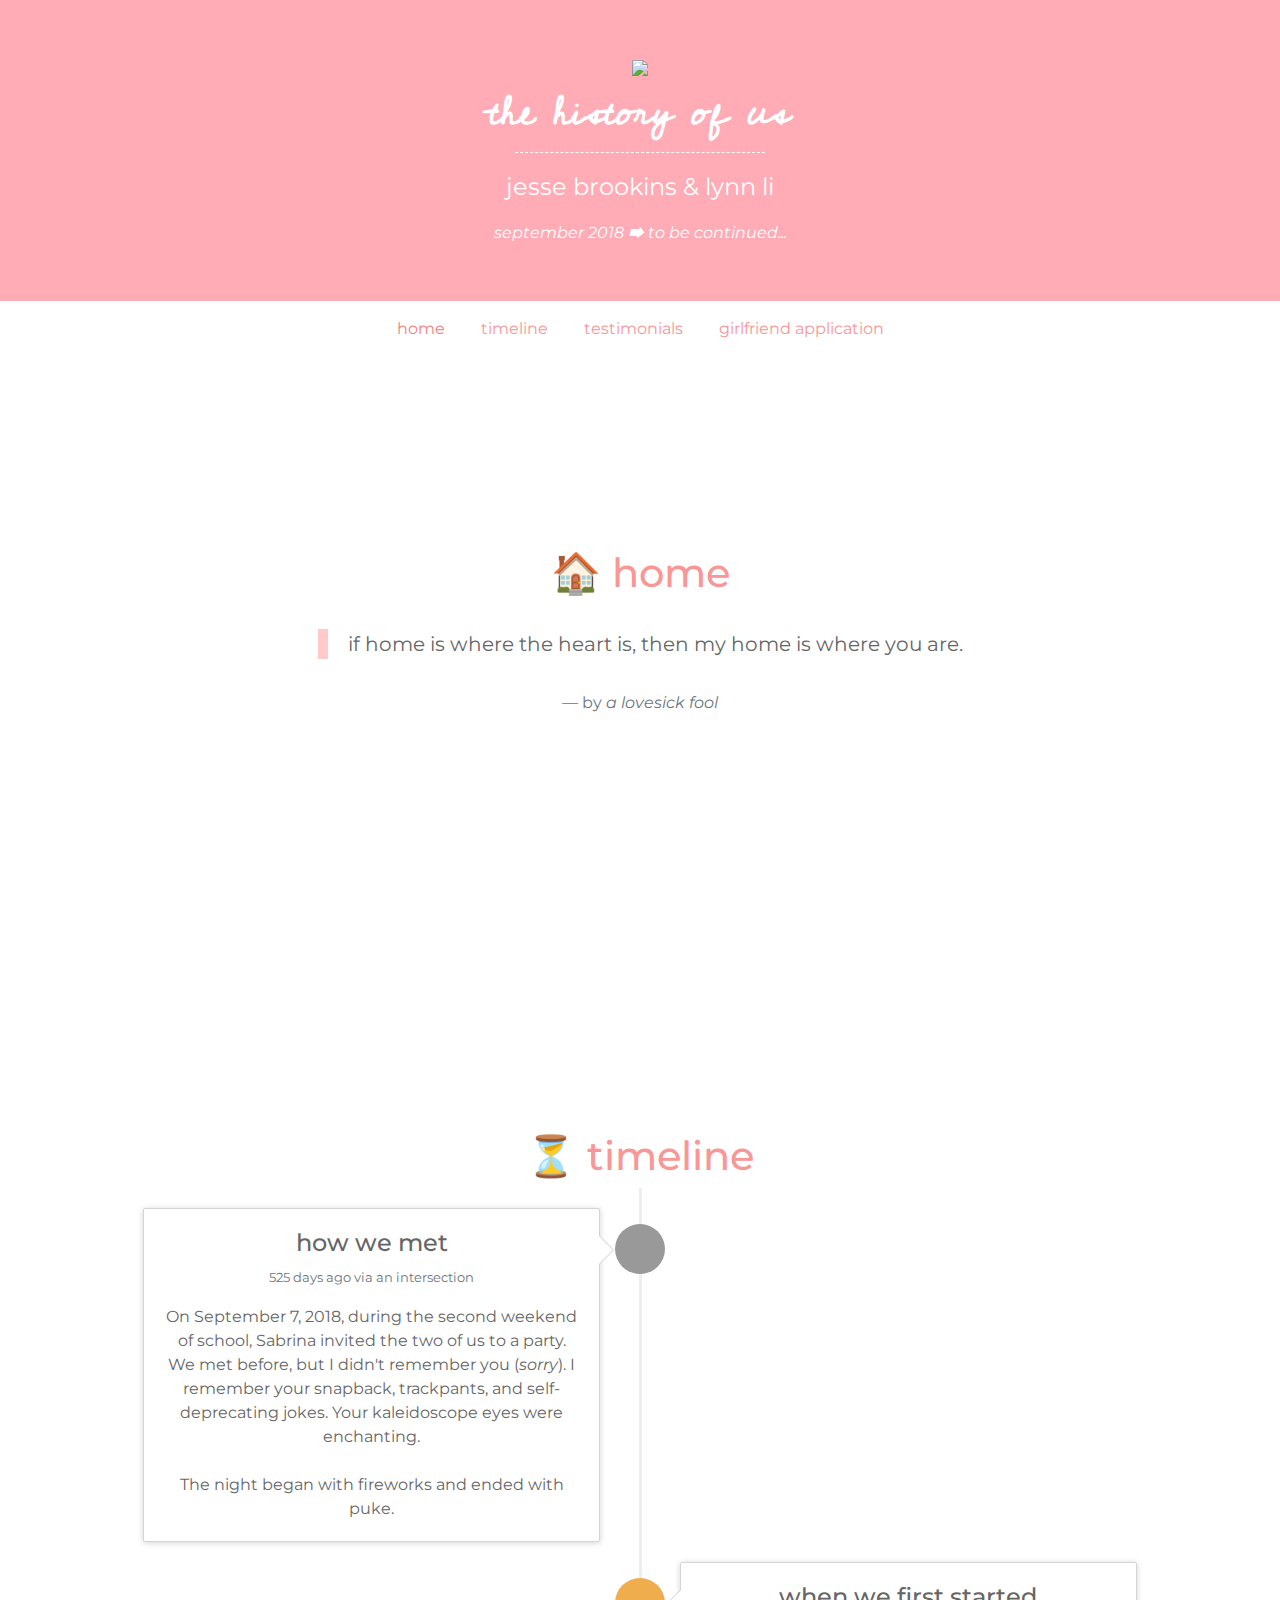
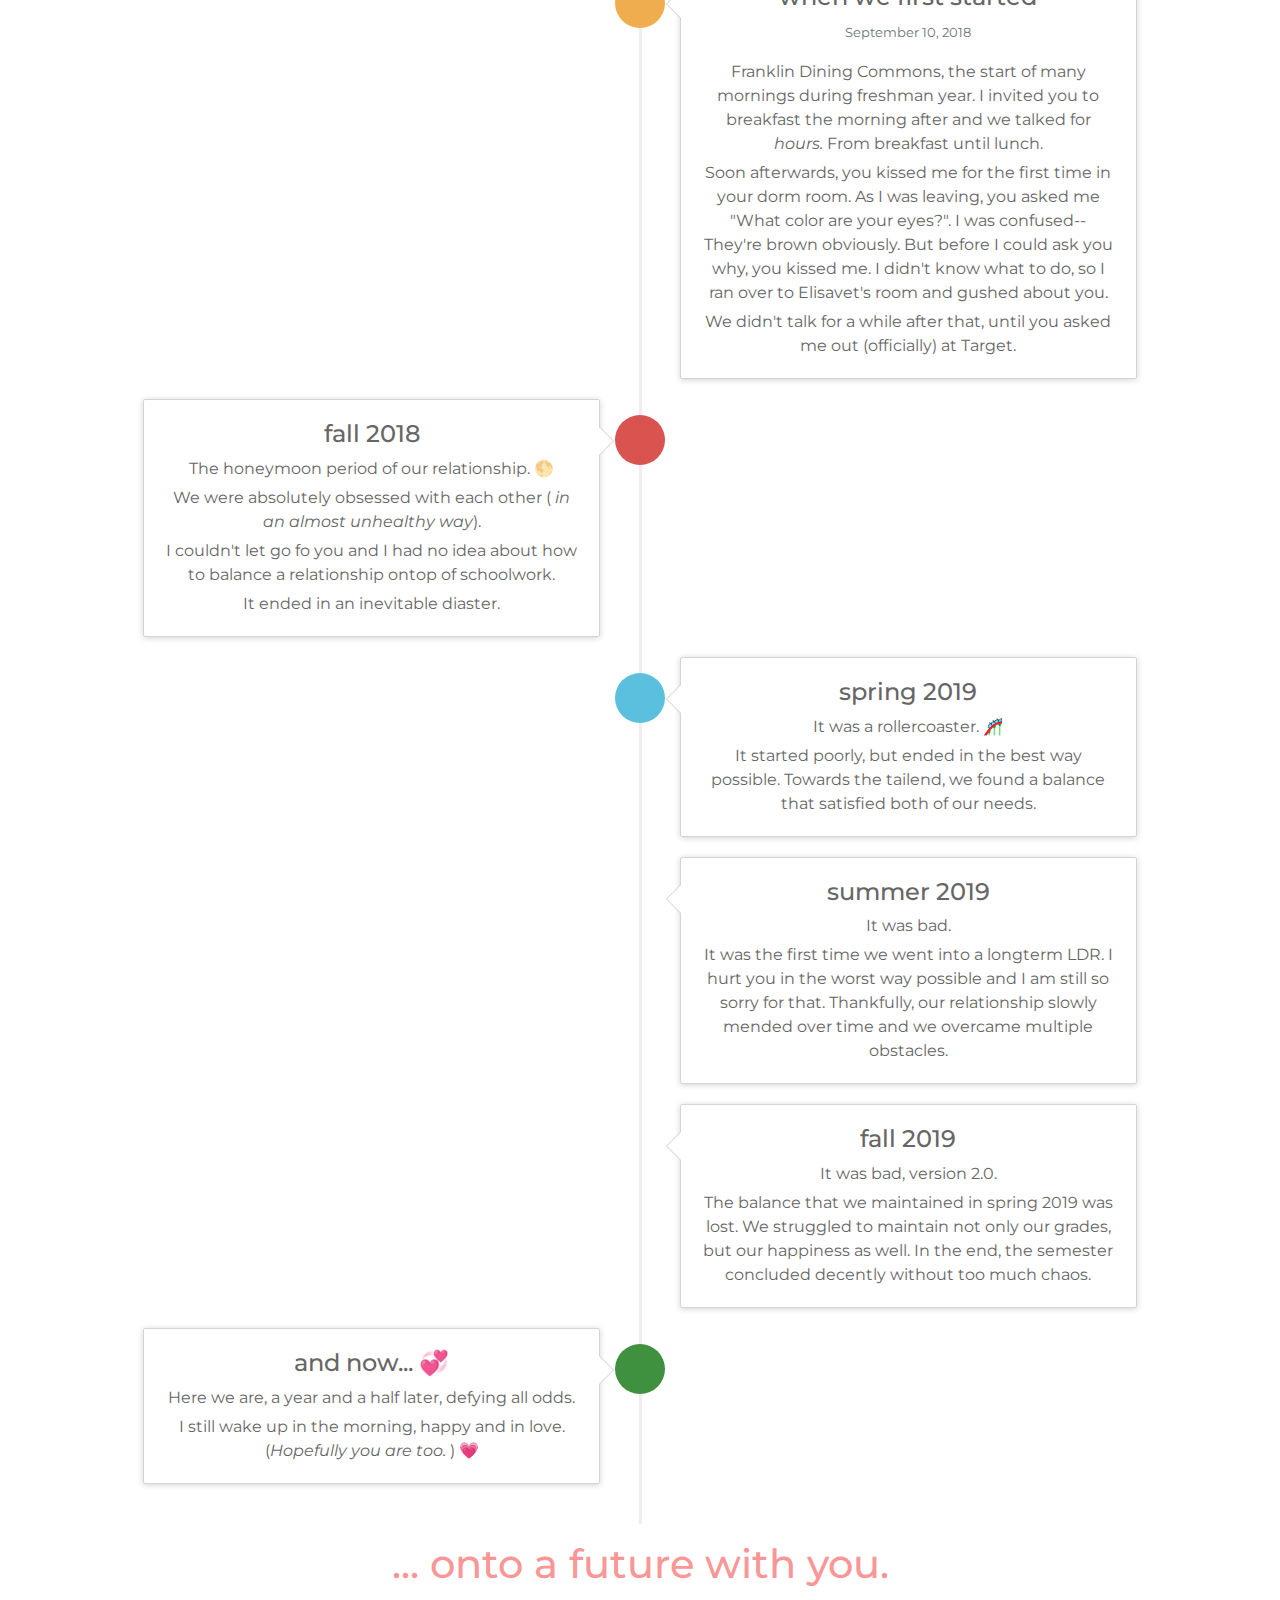
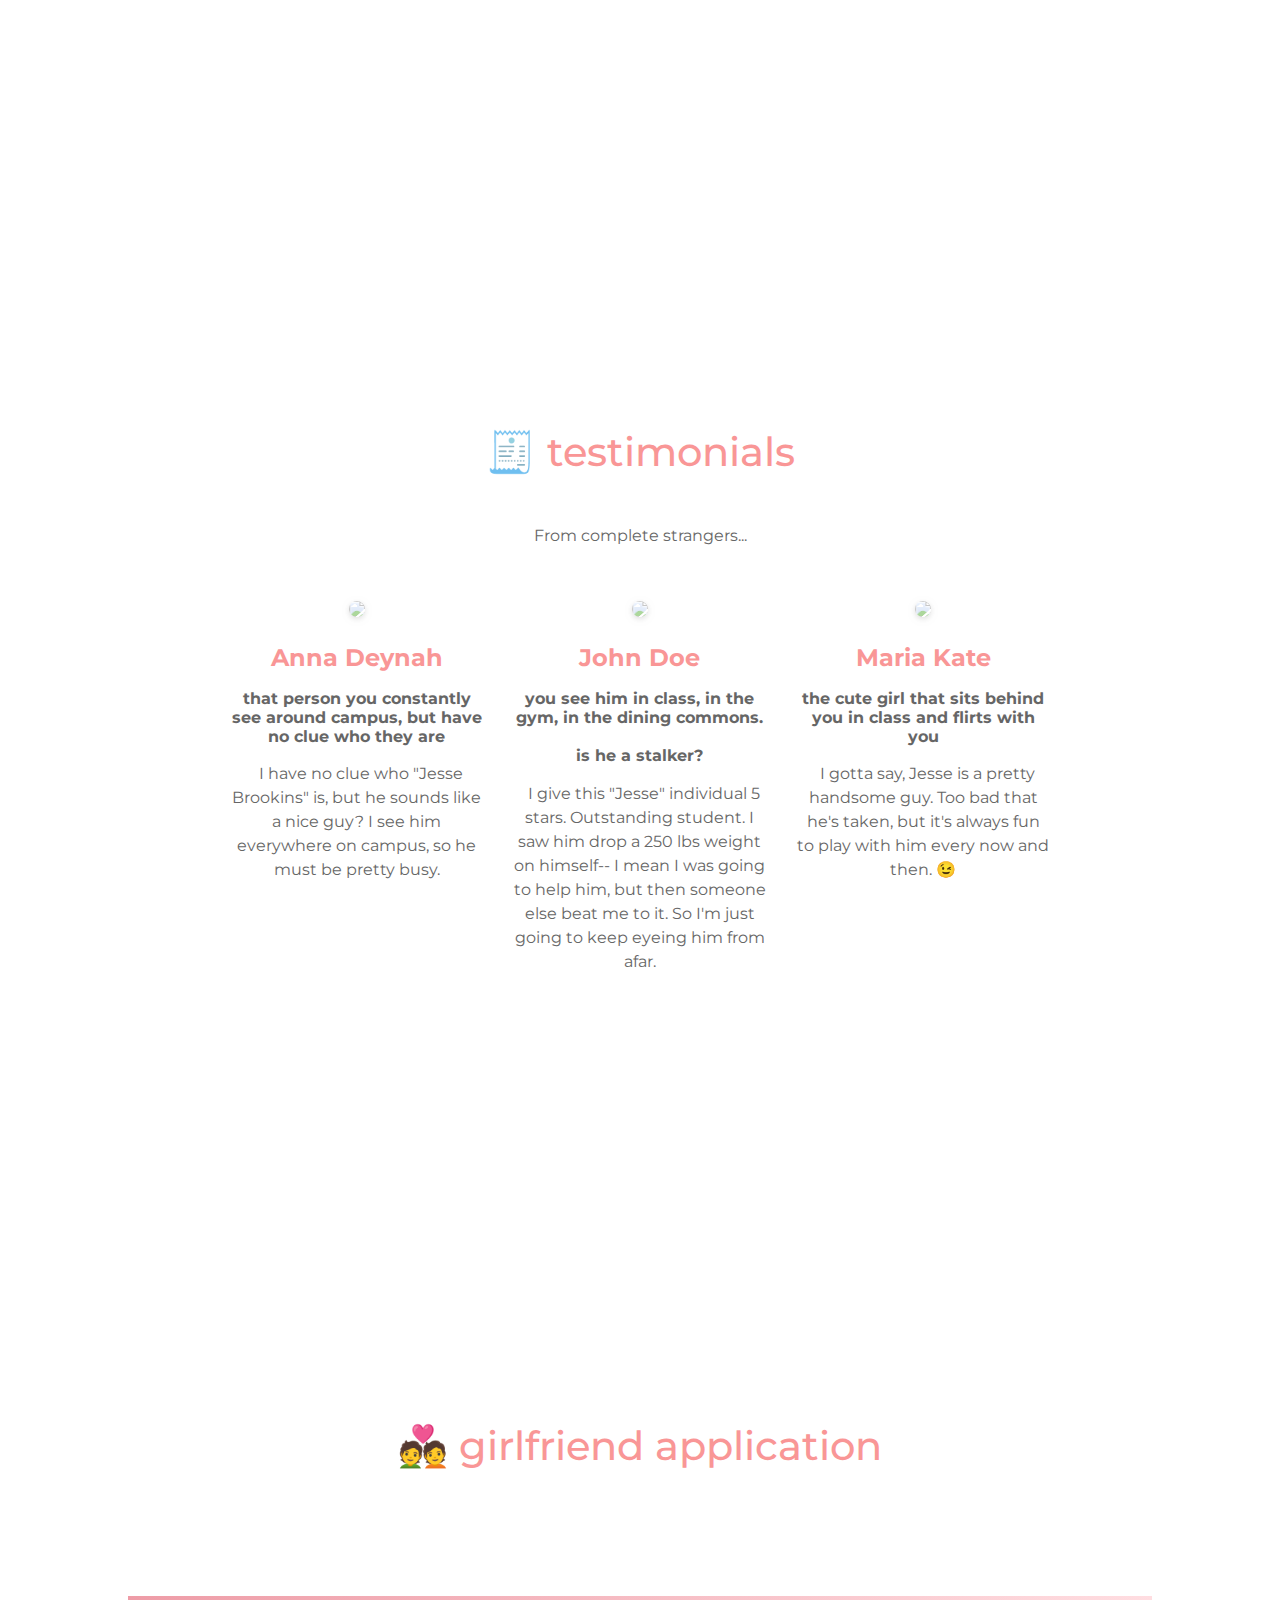
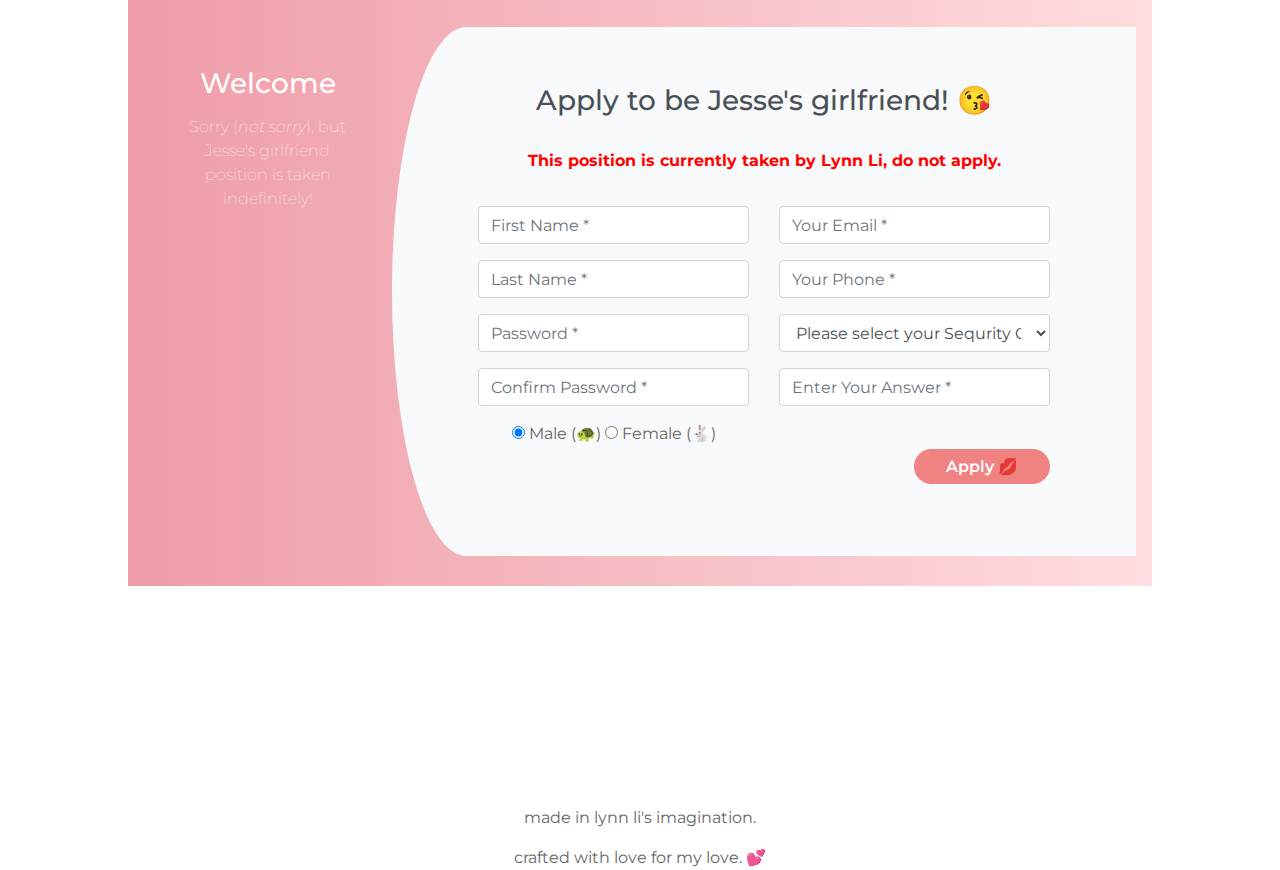
==== valentines.html @ 9ea5e298 "Add files via upload" ====
<!DOCTYPE html>
<html lang="en">
<head>
    <!-- Required meta tags -->
    <meta charset="utf-8">
    <meta name="viewport" content="width=device-width, initial-scale=1, shrink-to-fit=no">
    <!-- Bootstrap CSS & Main CSS -->
    <link rel="stylesheet" href="https://stackpath.bootstrapcdn.com/bootstrap/4.4.1/css/bootstrap.min.css" integrity="sha384-Vkoo8x4CGsO3+Hhxv8T/Q5PaXtkKtu6ug5TOeNV6gBiFeWPGFN9MuhOf23Q9Ifjh" crossorigin="anonymous">
    <link href="https://fonts.googleapis.com/css?family=Montserrat&display=swap" rel="stylesheet">
    <link href="https://fonts.googleapis.com/css?family=Cedarville+Cursive&display=swap" rel="stylesheet">
    <link rel="stylesheet" type="text/css" href="love.css">

    <title>the history of us</title>
</head>
<body>   
    <div class="site header">
        <header id="site info">
            <h1 class="header title grow">
                <img src = "https://emojipedia-us.s3.dualstack.us-west-1.amazonaws.com/thumbs/160/facebook/111/couple-with-heart_1f491.png"><br>
                <a href="valentines.html" rel="home">the history of us </a> 
            </h1> 
            <hr style="width:250px">
            <p style=" font-size:x-large">jesse brookins & lynn li</p>
            <!-- <p>jesse brookins & lynn li</p> -->
            <p> <em>september 2018        🡆       to be continued... </em></p>
        </header>
    </div>
    <nav class="navbar navbar-expand-lg navbar-light bg-light justify-content-center">
        <button class="navbar-toggler" type="button" data-toggle="collapse" data-target="#navbarNavDropdown" aria-controls="navbarNavDropdown" aria-expanded="false" aria-label="Toggle navigation">
            <span class="navbar-toggler-icon"></span>
        </button>
        <div class="collapse navbar-collapse justify-content-center" id="navbarNavDropdown">
            <ul class="navbar-nav">
                <li class="nav-item active">
                    <a class="nav-link grow" href="#home">home <span class="sr-only">(current)</span></a>
                </li>

                <li class="nav-item grow">
                        <a class="nav-link" href="#time">timeline</a>
                </li>

                <li class="nav-item grow">
                        <a class="nav-link" href="#test">testimonials</a>
                </li>
                <li class="nav-item grow">
                    <a class="nav-link" href="#app">girlfriend application</a>
                </li>

            </ul>
        </div>
    </nav>

    <br><br>  <br><br>  <br><br>  <br><br> 
    
    <a id="home">
    <div class="container1 justify-content-center">
        <div class="title">
            <h1 class="home grow">🏠 home</h2>  
            <!-- <hr class="hrdiv"> -->
        <div class="txt_body justify-content-center"><br>
                <blockquote class="blockquote text-center"> <p class= "mb-0"> if home is where the heart is, then my home is where you are. </p>
                <footer class="blockquote-footer">by <cite title="Source Title">a lovesick fool</cite></footer>
                </blockquote>
        </div>
    </div>
    </a>
    <br><br>  <br><br>  <br><br>  <br><br>  <br><br>  <br><br>  <br><br>  <br><br> 
 
    <div class="container">
       <a id="time"> <div class="page-header">
            <h1 id="timeline" class="grow">⏳ timeline</h1>
        </div></a>
        <ul class="timeline">
            <li>
                <div class="timeline-badge"><i class="glyphicon glyphicon-check"></i></div>
                <div class="timeline-panel">
                <div class="timeline-heading">
                    <h4 class="timeline-title">how we met</h4>
                    <p><small class="text-muted"><i class="glyphicon glyphicon-time"></i> 525 days ago via an intersection</small></p>
                </div>
                <div class="timeline-body">
                    <p>On September 7, 2018, during the second weekend of school, Sabrina invited the two of us to a party. We met before, but I didn't remember you (<em>sorry</em>). I remember your snapback, trackpants, and self-deprecating jokes. Your kaleidoscope eyes were enchanting. <br><br>The night began with fireworks and ended with puke.</p>
                </div>
                </div>
            </li>
            <li class="timeline-inverted">
                <div class="timeline-badge warning"><i class="glyphicon glyphicon-credit-card"></i></div>
                <div class="timeline-panel">
                <div class="timeline-heading">
                    <h4 class="timeline-title">when we first started</h4>
                    <p><small class="text-muted"><i class="glyphicon glyphicon-time"></i> September 10, 2018</small></p>
                </div>
                <div class="timeline-body">
                    <p> Franklin Dining Commons, the start of many mornings during freshman year. I invited you to breakfast the morning after and we talked for <em>hours.</em> From breakfast until lunch.</p>
                    <p> Soon afterwards, you kissed me for the first time in your dorm room. As I was leaving, you asked me "What color are your eyes?". I was confused-- They're brown obviously. But before I could ask you why, you kissed me. I didn't know what to do, so I ran over to Elisavet's room and gushed about you.</p>
                    <p> We didn't talk for a while after that, until you asked me out (officially) at Target.</p>
                </div>
                </div>
            </li>
            <li>
                <div class="timeline-badge danger"><i class="glyphicon glyphicon-credit-card"></i></div>
                <div class="timeline-panel">
                <div class="timeline-heading">
                    <h4 class="timeline-title">fall 2018</h4>
                </div>
                <div class="timeline-body">
                    <p>The honeymoon period of our relationship. 🌕 </p><p>We were absolutely obsessed with each other (<em> in an almost unhealthy way</em>).</p>
                    <p>I couldn't let go fo you and I had no idea about how to balance a relationship ontop of schoolwork.</p>
                    <p>It ended in an inevitable diaster.</p>
                </div>
                </div>
            </li>
           
            <li class="timeline-inverted">
                <div class="timeline-badge info"><i class="glyphicon glyphicon-floppy-disk"></i></div>
                <div class="timeline-panel">
                <div class="timeline-heading">
                    <h4 class="timeline-title">spring 2019</h4>
                </div>
                <div class="timeline-body">
                    <p>It was a rollercoaster. 🎢 </p>
                    <p>It started poorly, but ended in the best way possible. Towards the tailend, we found a balance that satisfied both of our needs. </p>
                </div>
                </div>
            </li>
            <li class="timeline-inverted">
                    <div class="timeline-panel">
                    <div class="timeline-heading">
                        <h4 class="timeline-title">summer 2019</h4>
                    </div>
                    <div class="timeline-body">
                        <p>It was bad. </p>
                        <p>It was the first time we went into a longterm LDR. I hurt you in the worst way possible and I am still so sorry for that. Thankfully, our relationship slowly mended over time and we overcame multiple obstacles.</p>
                    </div>
                    </div>
                </li>
                <li class="timeline-inverted">
                        <div class="timeline-panel">
                        <div class="timeline-heading">
                            <h4 class="timeline-title">fall 2019</h4>
                        </div>
                        <div class="timeline-body">
                            <p>It was bad, version 2.0. </p>
                            <p>The balance that we maintained in spring 2019 was lost. We struggled to maintain not only our grades, but our happiness as well. In the end, the semester concluded decently without too much chaos. </p>
                        </div>
                        </div>
                    </li>
            <li>
                <div class="timeline-badge success"><i class="glyphicon glyphicon-thumbs-up"></i></div>
                <div class="timeline-panel">
                <div class="timeline-heading">
                    <h4 class="timeline-title"> and now... 💞</h4>
                </div>
                <div class="timeline-body">
                    <p> Here we are, a year and a half later, defying all odds. </p><p>I still wake up in the morning, happy and in love. (<em>Hopefully you are too. </em>) 💗 </p>
                </div>
                </div>
            </li>
            
        </ul><div class="page-header">
                    <h1 id="timeline" class="grow">... onto a future with you.</h1>
                </div>
    </div>

    <br><br>  <br><br>  <br><br>  <br><br>  <br><br>  <br><br>  <br><br>  <br><br> 
    
    <!-- Section: Testimonials v.3 -->
<section class="team-section text-center my-5">
        <a id="test"> 
        <!-- Section heading -->
        <h1 class="h1-responsive my-5 grow">🧾 testimonials</h1></a>
        <!-- Section description -->
        <p class="dark-grey-text w-responsive mx-auto mb-5">From complete strangers...</p>
      
        <!--Grid row-->
        <div class="row text-center">
      
          <!--Grid column-->
          <div class="col-md-4 mb-md-0 mb-5">
      
            <div class="testimonial">
              <!--Avatar-->
              <div class="avatar mx-auto">
                <img src="https://mdbootstrap.com/img/Photos/Avatars/img%20(1).jpg" class="rounded-circle z-depth-1 img-fluid">
              </div>
              <!--Content-->
              <h4 class="font-weight-bold dark-grey-text mt-4 grow">Anna Deynah</h4>
              <h6 class="font-weight-bold blue-text my-3">that person you constantly see around campus, but have no clue who they are</h6>
              <p class="font-weight-normal dark-grey-text">
                <i class="fas fa-quote-left pr-2"></i>I have no clue who "Jesse Brookins" is, but he sounds like a nice guy? I see him everywhere on campus, so he must be pretty busy.</p>
              <!--Review-->
              <div class="orange-text">
                <i class="fas fa-star"> </i>
                <i class="fas fa-star"> </i>
                <i class="fas fa-star"> </i>
                <i class="fas fa-star"> </i>
                <i class="fas fa-star-half-alt"> </i>
              </div>
            </div>
      
          </div>
          <!--Grid column-->
      
          <!--Grid column-->
          <div class="col-md-4 mb-md-0 mb-5">
      
            <div class="testimonial">
              <!--Avatar-->
              <div class="avatar mx-auto">
                <img src="https://mdbootstrap.com/img/Photos/Avatars/img%20(8).jpg" class="rounded-circle z-depth-1 img-fluid">
              </div>
              <!--Content-->
              <h4 class="font-weight-bold dark-grey-text mt-4 grow">John Doe</h4>
              <h6 class="font-weight-bold blue-text my-3">you see him in class, in the gym, in the dining commons. <br><br>is he a stalker?</h6>
              <p class="font-weight-normal dark-grey-text">
                <i class="fas fa-quote-left pr-2"></i>I give this "Jesse" individual 5 stars. Outstanding student. I saw him drop a 250 lbs weight on himself-- I mean I was going to help him, but then someone else beat me to it. So I'm just going to keep eyeing him from afar.</p>
              <!--Review-->
              <div class="orange-text">
                <i class="fas fa-star"> </i>
                <i class="fas fa-star"> </i>
                <i class="fas fa-star"> </i>
                <i class="fas fa-star"> </i>
                <i class="fas fa-star"> </i>
              </div>
            </div>
      
          </div>
          <!--Grid column-->
      
          <!--Grid column-->
          <div class="col-md-4">
      
            <div class="testimonial">
              <!--Avatar-->
              <div class="avatar mx-auto">
                <img src="https://mdbootstrap.com/img/Photos/Avatars/img%20(10).jpg" class="rounded-circle z-depth-1 img-fluid">
              </div>
              <!--Content-->
              <h4 class="font-weight-bold dark-grey-text mt-4 grow">Maria Kate</h4>
              <h6 class="font-weight-bold blue-text my-3">the cute girl that sits behind you in class and flirts with you</h6>
              <p class="font-weight-normal dark-grey-text">
                <i class="fas fa-quote-left pr-2"></i>I gotta say, Jesse is a pretty handsome guy. Too bad that he's taken, but it's always fun to play with him every now and then. 😉</p>
              <!--Review-->
              <div class="orange-text">
                <i class="fas fa-star"> </i>
                <i class="fas fa-star"> </i>
                <i class="fas fa-star"> </i>
                <i class="fas fa-star"> </i>
                <i class="far fa-star"> </i>
              </div>
            </div>
      
          </div>
          <!--Grid column-->
      
        </div>
        <!--Grid row-->
      
      </section>   <br><br>  <br><br>  <br><br>   <br><br>  <br><br>   <br><br>  <br><br> 
      <a id="app"> 
            <!-- Section heading -->
            <h1 class="h1-responsive my-5 grow">💑 girlfriend application </h1></a>  
      <!-- Section: Testimonials v.3 -->
      <br><br>
      <div class="container register">
            <div class="row">
                <div class="col-md-3 register-left">

                    <h3>Welcome</h3>
                    <p>Sorry (<em>not sorry</em>), but Jesse's girlfriend position is taken indefinitely!</p>
                </div>
                <div class="col-md-9 register-right">
                  
                    <div class="tab-content" id="myTabContent">
                            
                        <div class="tab-pane fade show active" id="home" role="tabpanel" aria-labelledby="home-tab">
                                  <h3 class="register-heading">Apply to be Jesse's girlfriend! 😘 <br><br>
                                <p class="sub-reg">This position is currently taken by Lynn Li, do not apply.</p></h3>  
                                  
                            <div class="row register-form">
                                <div class="col-md-6">
                                    <div class="form-group">
                                        <input type="text" class="form-control" placeholder="First Name *" value="" />
                                    </div>
                                    <div class="form-group">
                                        <input type="text" class="form-control" placeholder="Last Name *" value="" />
                                    </div>
                                    <div class="form-group">
                                        <input type="password" class="form-control" placeholder="Password *" value="" />
                                    </div>
                                    <div class="form-group">
                                        <input type="password" class="form-control"  placeholder="Confirm Password *" value="" />
                                    </div>
                                    <div class="form-group">
                                        <div class="maxl">
                                            <label class="radio inline"> 
                                                <input type="radio" name="gender" value="male" checked>
                                                <span> Male (🐢) </span> 
                                            </label>
                                            <label class="radio inline"> 
                                                <input type="radio" name="gender" value="female">
                                                <span>Female (🐇) </span> 
                                            </label>
                                        </div>
                                    </div>
                                </div>
                                <div class="col-md-6">
                                    <div class="form-group">
                                        <input type="email" class="form-control" placeholder="Your Email *" value="" />
                                    </div>
                                    <div class="form-group">
                                        <input type="text" minlength="10" maxlength="10" name="txtEmpPhone" class="form-control" placeholder="Your Phone *" value="" />
                                    </div>
                                    <div class="form-group">
                                        <select class="form-control">
                                            <option class="hidden"  selected disabled>Please select your Sequrity Question</option>
                                            <option>Are you a turtle?</option>
                                            <option>Are you an otter?</option>
                                            <option>Do you like to rawr? </option>
                                        </select>
                                    </div>
                                    <div class="form-group">
                                        <input type="text" class="form-control" placeholder="Enter Your Answer *" value="" />
                                    </div>
                                    <input type="submit" class="btnRegister"  value="Apply 💋"/>
                                </div>
                            </div>
                        </div>
                      
                    </div>
                </div>
            </div>

        </div>

    <br><br><br><br><br> <br><br>
   
<footer class="body_foot">
    <medium class=" justify-content-center">made in lynn li's imagination. <ul></ul>crafted with love for my love. 💕 </medium>
</footer>
    <!-- <h1>Work In Progress (01/18/2020)</h1>
    <h2>Will be updated soon.</h2>
    <h3>testing</h3>
    <h4>Aa</h4>
 -->

<!-- Optional JavaScript -->
<!-- jQuery first, then Popper.js, then Bootstrap JS -->
<script src="app.js"></script>
<script src="http://cdn.jsdelivr.net/particles.js/2.0.0/particles.min.js"></script>
<script src="https://code.jquery.com/jquery-3.4.1.slim.min.js" integrity="sha384-J6qa4849blE2+poT4WnyKhv5vZF5SrPo0iEjwBvKU7imGFAV0wwj1yYfoRSJoZ+n" crossorigin="anonymous"></script>
<script src="https://cdn.jsdelivr.net/npm/popper.js@1.16.0/dist/umd/popper.min.js" integrity="sha384-Q6E9RHvbIyZFJoft+2mJbHaEWldlvI9IOYy5n3zV9zzTtmI3UksdQRVvoxMfooAo" crossorigin="anonymous"></script>
<script src="https://stackpath.bootstrapcdn.com/bootstrap/4.4.1/js/bootstrap.min.js" integrity="sha384-wfSDF2E50Y2D1uUdj0O3uMBJnjuUD4Ih7YwaYd1iqfktj0Uod8GCExl3Og8ifwB6" crossorigin="anonymous"></script>
</body>  
</html>
---- love.css ----
html, body {
    margin: 0;
    height: 100%;
}

body{
    background-color: white;
    font-family: 'Montserrat', sans-serif;
    height: 100%;
    text-align: left;
    color: #666666;
}

.site.header{
    padding-top: 40px;
    padding-bottom: 40px;
    text-align:center;
    /* border-top: 1px solid #999999; */
    background: #ffacb7;
    color:white;
}

.container1{
    text-align:center;
}

.container1 .txt_body{
    width:fit-content;
    text-align:center;
    margin:auto;
}

a:hover{
    text-decoration:none;
    color: #ffc7d1;
}

.navbar{
    background-color:white!important;
}

.navbar .navbar-nav .nav-item{
    margin-left:10px;
    margin-right:10px;
}

.navbar-light .navbar-toggler-icon {
    background-image: url("https://www.freepnglogos.com/uploads/heart/list-emoji-one-symbol-emojis-for-use-facebook-20.png")
}

.navbar-light .navbar-nav .active>.nav-link, .navbar-light .navbar-nav .nav-link.active, .navbar-light .navbar-nav .nav-link.show, .navbar-light .navbar-nav .show>.nav-link {
    color: #f08282 ;
}

h1{
    color:#f99696 ;
}

blockquote .mb-0{
    border-left: 10px solid #ffcaca ;
    padding-left: 20px;
}

/* .blockquote-footer{
    color:#ffa8a8;
} */ 

.navbar-light .navbar-nav .nav-link{
    color:#f99696 ;
}

blockquote:hover{
    color:#f99696 ;
}

h4{
    color:#f99696;
}

.avatar img {
    filter: opacity(50%); /* IE6-9 */
    -webkit-filter: opacity(50%); /* Google Chrome, Safari 6+ & Opera 15+ */
    transition: all .2s ease-in-out;
}

/* Disable grayscale on hover */
.avatar img:hover {
    filter: none;
}

.header.title{
    font-family: 'Cedarville Cursive', cursive;
    color:white;
    font-weight:bold;
}

.header.title a{
    color:white;
}

hr{
    border-top: 1px dashed white;
}

.grow, h5 { transition: all .2s ease-in-out; }
.grow:hover, h5:hover { transform: scale(1.1); }
/* 
--------------------------------------------------- */
.z-depth-1, .chip:active {
    -webkit-box-shadow: 0 2px 5px 0 rgba(0,0,0,0.16),0 2px 10px 0 rgba(0,0,0,0.12) !important;
    box-shadow: 0 2px 5px 0 rgba(0,0,0,0.16),0 2px 10px 0 rgba(0,0,0,0.12) !important;
}
.team-section .avatar img.rounded-circle {
    max-width: 150px;
}
.team-section, .container1{
    margin-left: 10%;
    margin-right:10%;
}
.timeline {
    list-style: none;
    padding: 20px 0 20px;
    position: relative;
}

    .timeline:before {
        top: 0;
        bottom: 0;
        position: absolute;
        content: " ";
        width: 3px;
        background-color: #eeeeee;
        left: 50%;
        margin-left: -1.5px;
    }

    .timeline > li {
        margin-bottom: 20px;
        position: relative;
    }

        .timeline > li:before,
        .timeline > li:after {
            content: " ";
            display: table;
        }

        .timeline > li:after {
            clear: both;
        }

        .timeline > li:before,
        .timeline > li:after {
            content: " ";
            display: table;
        }

        .timeline > li:after {
            clear: both;
        }

        .timeline > li > .timeline-panel {
            width: 46%;
            float: left;
            border: 1px solid #d4d4d4;
            border-radius: 2px;
            padding: 20px;
            position: relative;
            -webkit-box-shadow: 0 1px 6px rgba(0, 0, 0, 0.175);
            box-shadow: 0 1px 6px rgba(0, 0, 0, 0.175);
        }

            .timeline > li > .timeline-panel:before {
                position: absolute;
                top: 26px;
                right: -15px;
                display: inline-block;
                border-top: 15px solid transparent;
                border-left: 15px solid #ccc;
                border-right: 0 solid #ccc;
                border-bottom: 15px solid transparent;
                content: " ";
            }

            .timeline > li > .timeline-panel:after {
                position: absolute;
                top: 27px;
                right: -14px;
                display: inline-block;
                border-top: 14px solid transparent;
                border-left: 14px solid #fff;
                border-right: 0 solid #fff;
                border-bottom: 14px solid transparent;
                content: " ";
            }

        .timeline > li > .timeline-badge {
            color: #fff;
            width: 50px;
            height: 50px;
            line-height: 50px;
            font-size: 1.4em;
            text-align: center;
            position: absolute;
            top: 16px;
            left: 50%;
            margin-left: -25px;
            background-color: #999999;
            z-index: 100;
            border-top-right-radius: 50%;
            border-top-left-radius: 50%;
            border-bottom-right-radius: 50%;
            border-bottom-left-radius: 50%;
        }

        .timeline > li.timeline-inverted > .timeline-panel {
            float: right;
        }

            .timeline > li.timeline-inverted > .timeline-panel:before {
                border-left-width: 0;
                border-right-width: 15px;
                left: -15px;
                right: auto;
            }

            .timeline > li.timeline-inverted > .timeline-panel:after {
                border-left-width: 0;
                border-right-width: 14px;
                left: -14px;
                right: auto;
            }

.timeline-badge.primary {
    background-color: #2e6da4 !important;
}

.timeline-badge.success {
    background-color: #3f903f !important;
}

.timeline-badge.warning {
    background-color: #f0ad4e !important;
}

.timeline-badge.danger {
    background-color: #d9534f !important;
}

.timeline-badge.info {
    background-color: #5bc0de !important;
}

.timeline-title {
    margin-top: 0;
    color: inherit;
}

.timeline-body > p,
.timeline-body > ul {
    margin-bottom: 0;
}

    .timeline-body > p + p {
        margin-top: 5px;
    }

@media (max-width: 767px) {
    ul.timeline:before {
        left: 40px;
    }

    ul.timeline > li > .timeline-panel {
        width: calc(100% - 90px);
        width: -moz-calc(100% - 90px);
        width: -webkit-calc(100% - 90px);
    }

    ul.timeline > li > .timeline-badge {
        left: 15px;
        margin-left: 0;
        top: 16px;
    }

    ul.timeline > li > .timeline-panel {
        float: right;
    }

        ul.timeline > li > .timeline-panel:before {
            border-left-width: 0;
            border-right-width: 15px;
            left: -15px;
            right: auto;
        }

        ul.timeline > li > .timeline-panel:after {
            border-left-width: 0;
            border-right-width: 14px;
            left: -14px;
            right: auto;
        }
}
/* _______________________________________________________________________ */

.register{
    background: #ee9ca7;  /* fallback for old browsers */
background: -webkit-linear-gradient(to left, #ffdde1, #ee9ca7);  /* Chrome 10-25, Safari 5.1-6 */
background: linear-gradient(to left, #ffdde1, #ee9ca7); /* W3C, IE 10+/ Edge, Firefox 16+, Chrome 26+, Opera 12+, Safari 7+ */

    
    margin-top: 3%;
    padding: 3%;
}
.register-left{
    text-align: center;
    color: #fff;
    margin-top: 4%;
}
.register-left input{
    border: none;
    border-radius: 1.5rem;
    padding: 2%;
    width: 60%;
    background: #f8f9fa;
    font-weight: bold;
    color: #383d41;
    margin-top: 30%;
    margin-bottom: 3%;
    cursor: pointer;
}
.register-right{
    background: #f8f9fa;
    border-top-left-radius: 10% 50%;
    border-bottom-left-radius: 10% 50%;
}
.register-left img{
    margin-top: 15%;
    margin-bottom: 5%;
    width: 50%;
    -webkit-animation: mover 2s infinite  alternate;
    animation: mover 1s infinite  alternate;
}
@-webkit-keyframes mover {
    0% { transform: translateY(0); }
    100% { transform: translateY(-20px); }
}
@keyframes mover {
    0% { transform: translateY(0); }
    100% { transform: translateY(-20px); }
}
.register-left p{
    font-weight: lighter;
    padding: 12%;
    margin-top: -9%;
}
.register .register-form{
    padding: 10%;
    margin-top: 10%;
}
.btnRegister{
    float: right;
    margin-top: 10%;
    border: none;
    border-radius: 1.5rem;
    padding: 2%;
    background: #f08282;
    color: #fff;
    font-weight: 600;
    width: 50%;
    cursor: pointer;
}
.register .nav-tabs{
    margin-top: 3%;
    border: none;
    background: #f08282;
    border-radius: 1.5rem;
    width: 28%;
    float: right;
}
.register .nav-tabs .nav-link{
    padding: 2%;
    height: 34px;
    font-weight: 600;
    color: #fff;
    border-top-right-radius: 1.5rem;
    border-bottom-right-radius: 1.5rem;
}
.register .nav-tabs .nav-link:hover{
    border: none;
}
.register .nav-tabs .nav-link.active{
    width: 100px;
    color: #f08282;
    border: 2px solid #f08282;
    border-top-left-radius: 1.5rem;
    border-bottom-left-radius: 1.5rem;
}
.register-heading{
    text-align: center;
    margin-top: 8%;
    margin-bottom: -15%;
    color: #495057;
}

.sub-reg{
    font-size:medium;
    color:red;
    font-weight:bold;
}

footer{
    margin-top: 5%;
    margin-bottom: 5%;
}
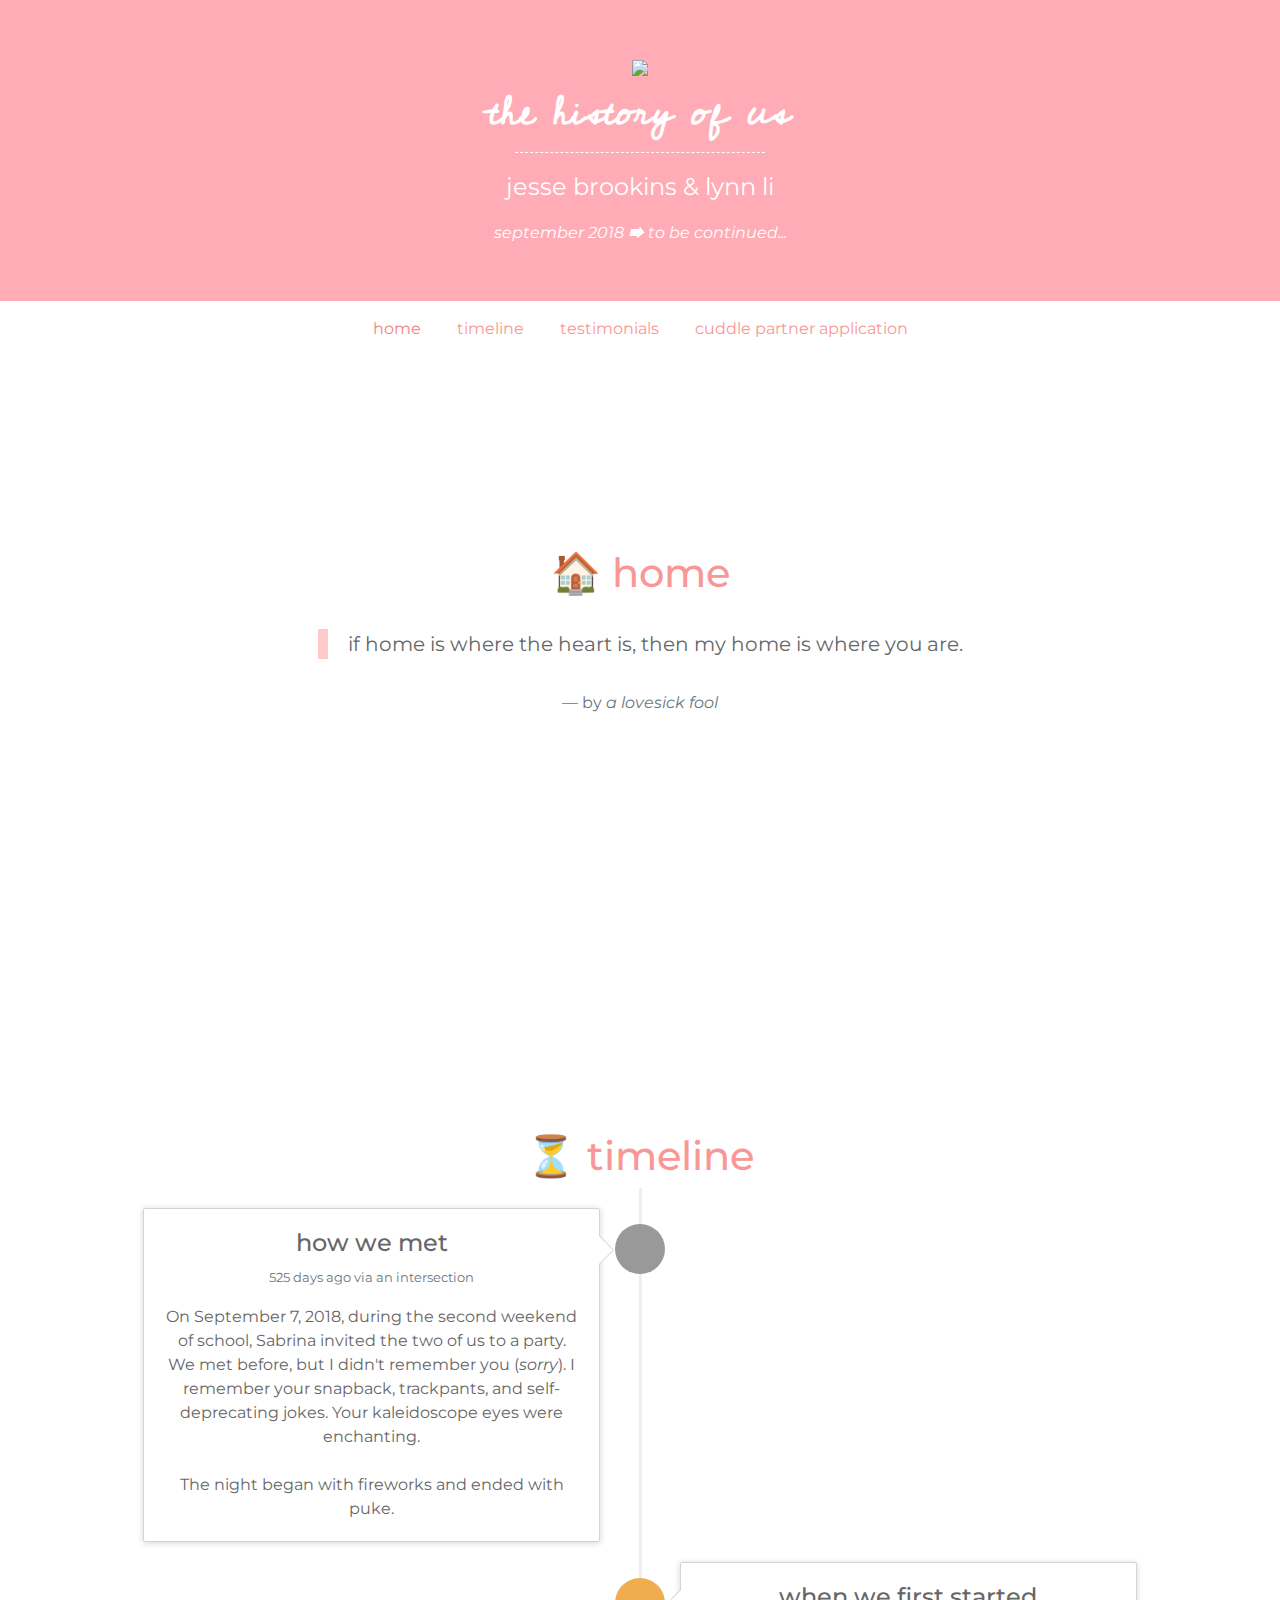
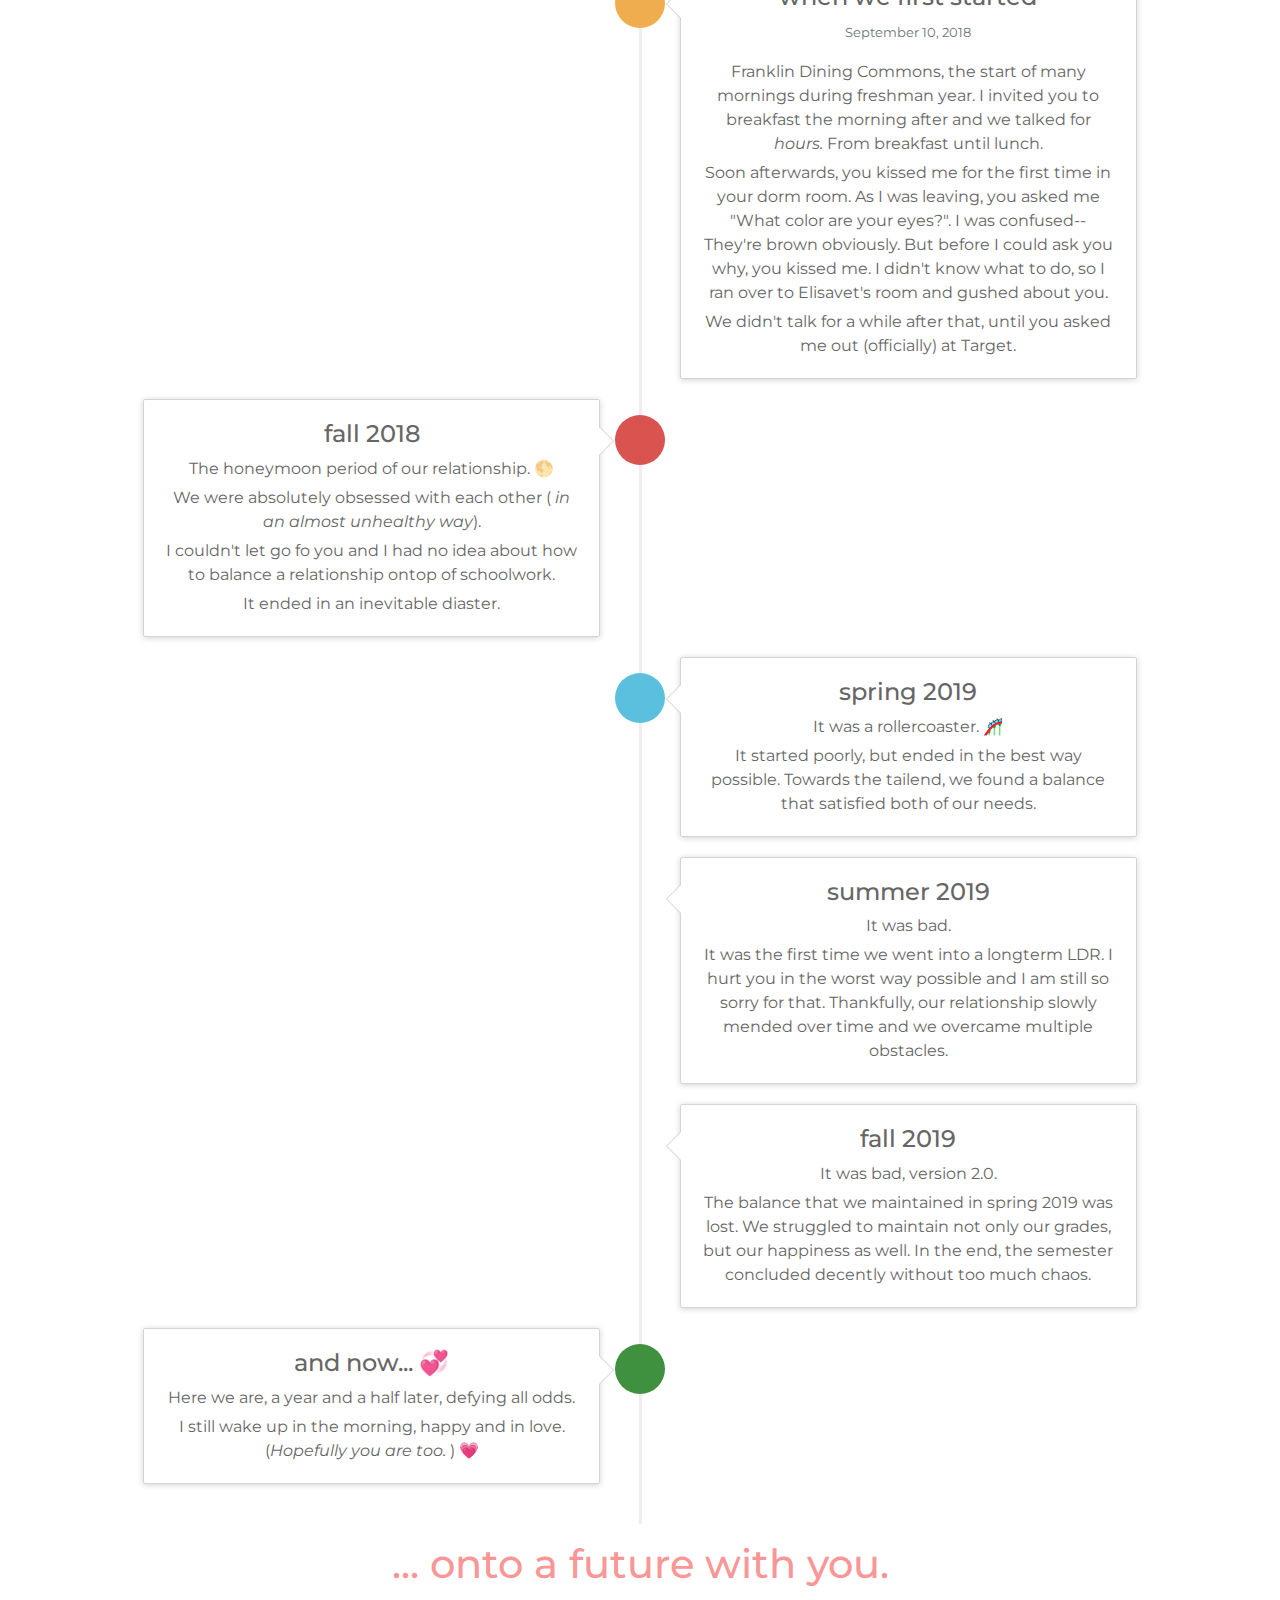
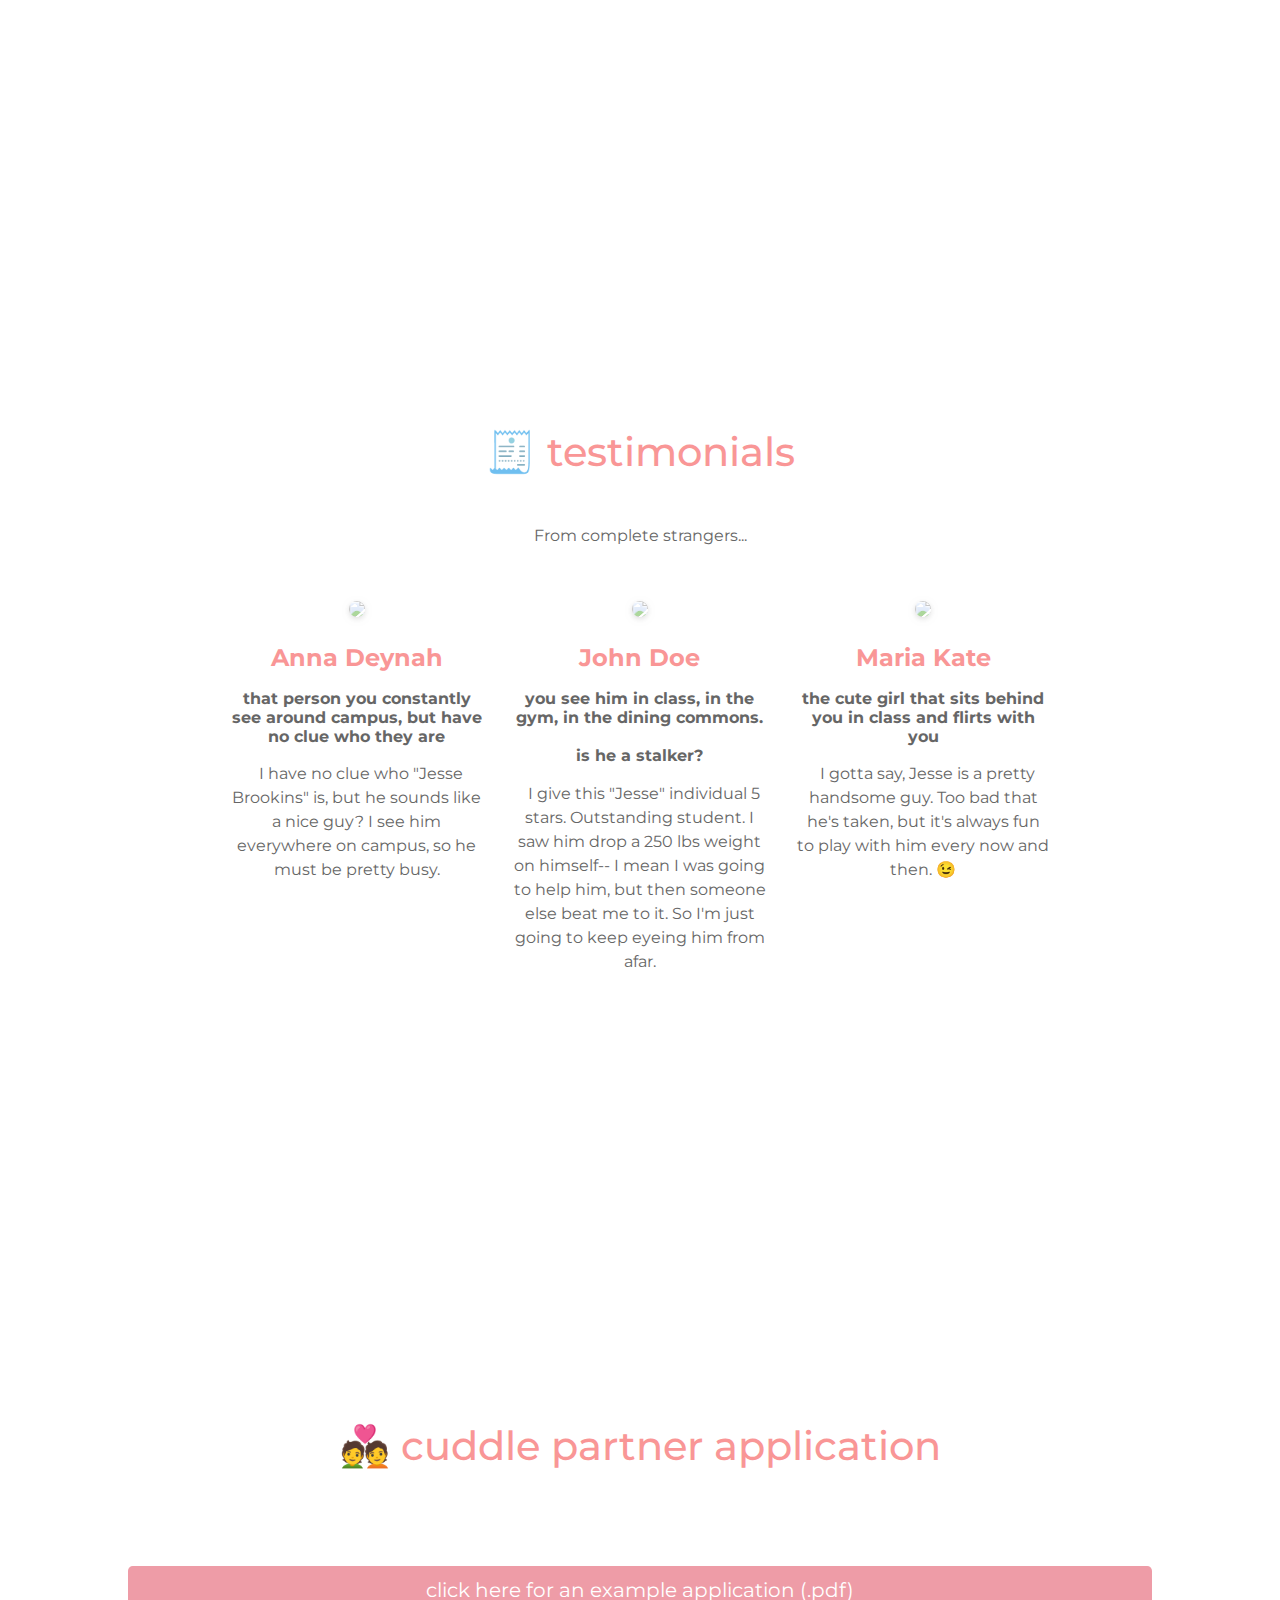
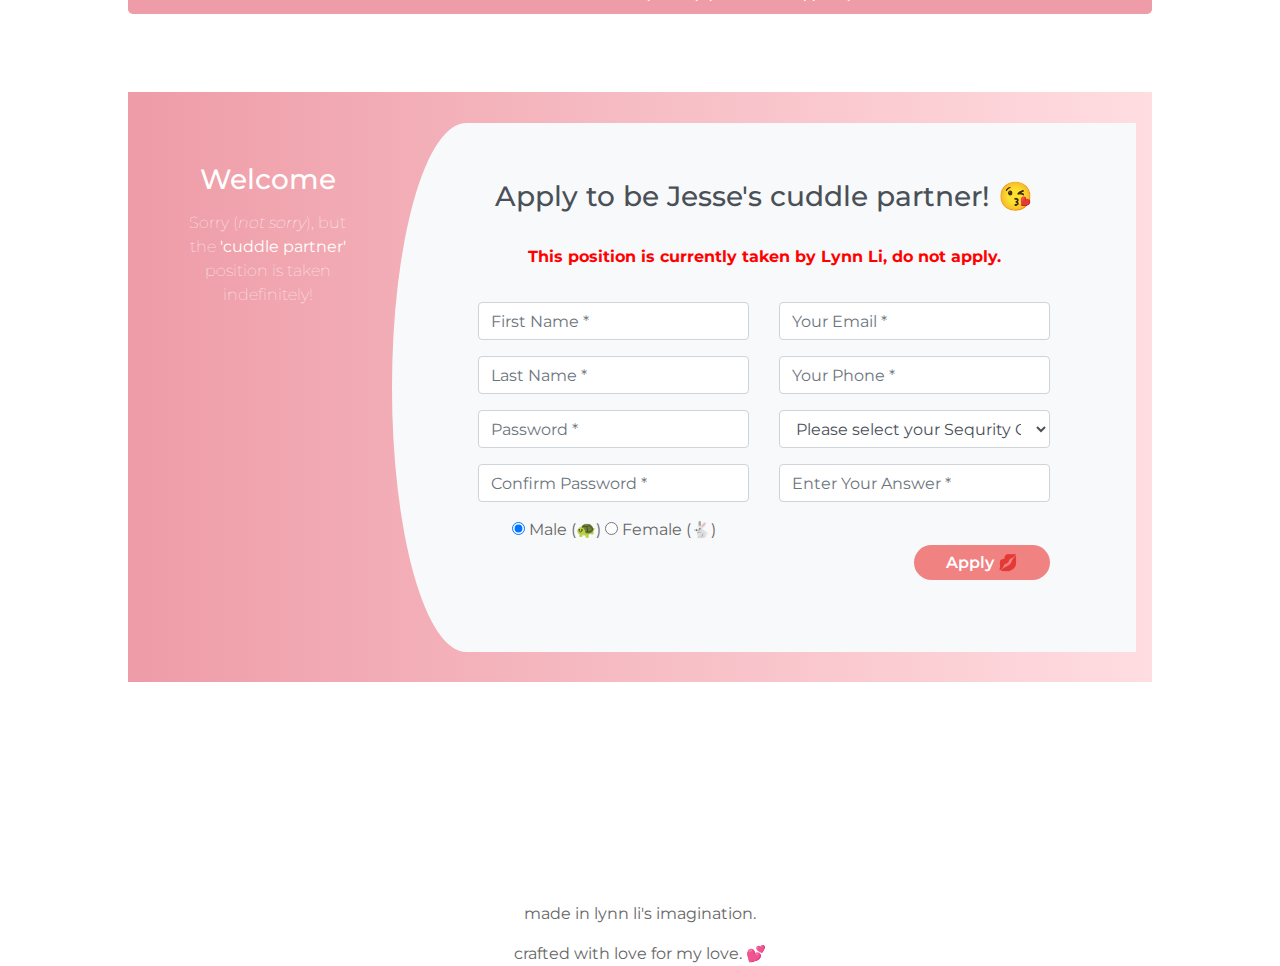
==== commit c9ae32d6: "Add files via upload" ====
--- a/valentines.html
+++ b/valentines.html
@@ -44,7 +44,7 @@
                         <a class="nav-link" href="#test">testimonials</a>
                 </li>
                 <li class="nav-item grow">
-                    <a class="nav-link" href="#app">girlfriend application</a>
+                    <a class="nav-link" href="#app">cuddle partner application</a>
                 </li>
 
             </ul>
@@ -260,7 +260,8 @@
       </section>   <br><br>  <br><br>  <br><br>   <br><br>  <br><br>   <br><br>  <br><br> 
       <a id="app"> 
             <!-- Section heading -->
-            <h1 class="h1-responsive my-5 grow">💑 girlfriend application </h1></a>  
+            <h1 class="h1-responsive my-5 grow">💑 cuddle partner application </h1></a>  
+            <br><br>    <a class="gradient-button gradient-button-1" href="personal.pdf"><button type="button" class="btn btn-lg btn-block gradient-button gradient-button-1">click here for an example application (.pdf)</button></a>
       <!-- Section: Testimonials v.3 -->
       <br><br>
       <div class="container register">
@@ -268,14 +269,14 @@
                 <div class="col-md-3 register-left">
 
                     <h3>Welcome</h3>
-                    <p>Sorry (<em>not sorry</em>), but Jesse's girlfriend position is taken indefinitely!</p>
+                    <p>Sorry (<em>not sorry</em>), but the <strong>'cuddle partner'</strong> position is taken indefinitely!</p>
                 </div>
                 <div class="col-md-9 register-right">
                   
                     <div class="tab-content" id="myTabContent">
                             
                         <div class="tab-pane fade show active" id="home" role="tabpanel" aria-labelledby="home-tab">
-                                  <h3 class="register-heading">Apply to be Jesse's girlfriend! 😘 <br><br>
+                                  <h3 class="register-heading">Apply to be Jesse's cuddle partner! 😘 <br><br>
                                 <p class="sub-reg">This position is currently taken by Lynn Li, do not apply.</p></h3>  
                                   
                             <div class="row register-form">
--- a/love.css
+++ b/love.css
@@ -412,4 +412,20 @@
 footer{
     margin-top: 5%;
     margin-bottom: 5%;
+}
+
+.btn{
+    background: #ee9ca7;  /* fallback for old browsers */
+    color: #fff;
+}
+
+.gradient-button:hover{
+    box-shadow: 0 10px 20px rgba(0,0,0,0.19), 0 6px 6px rgba(0,0,0,0.23);
+    transform: scale(1.1);
+    color:white;
+    transition: all .2s ease-in-out;
+}
+
+.gradient-button{
+    transition: all .5s ease-in-out;
 }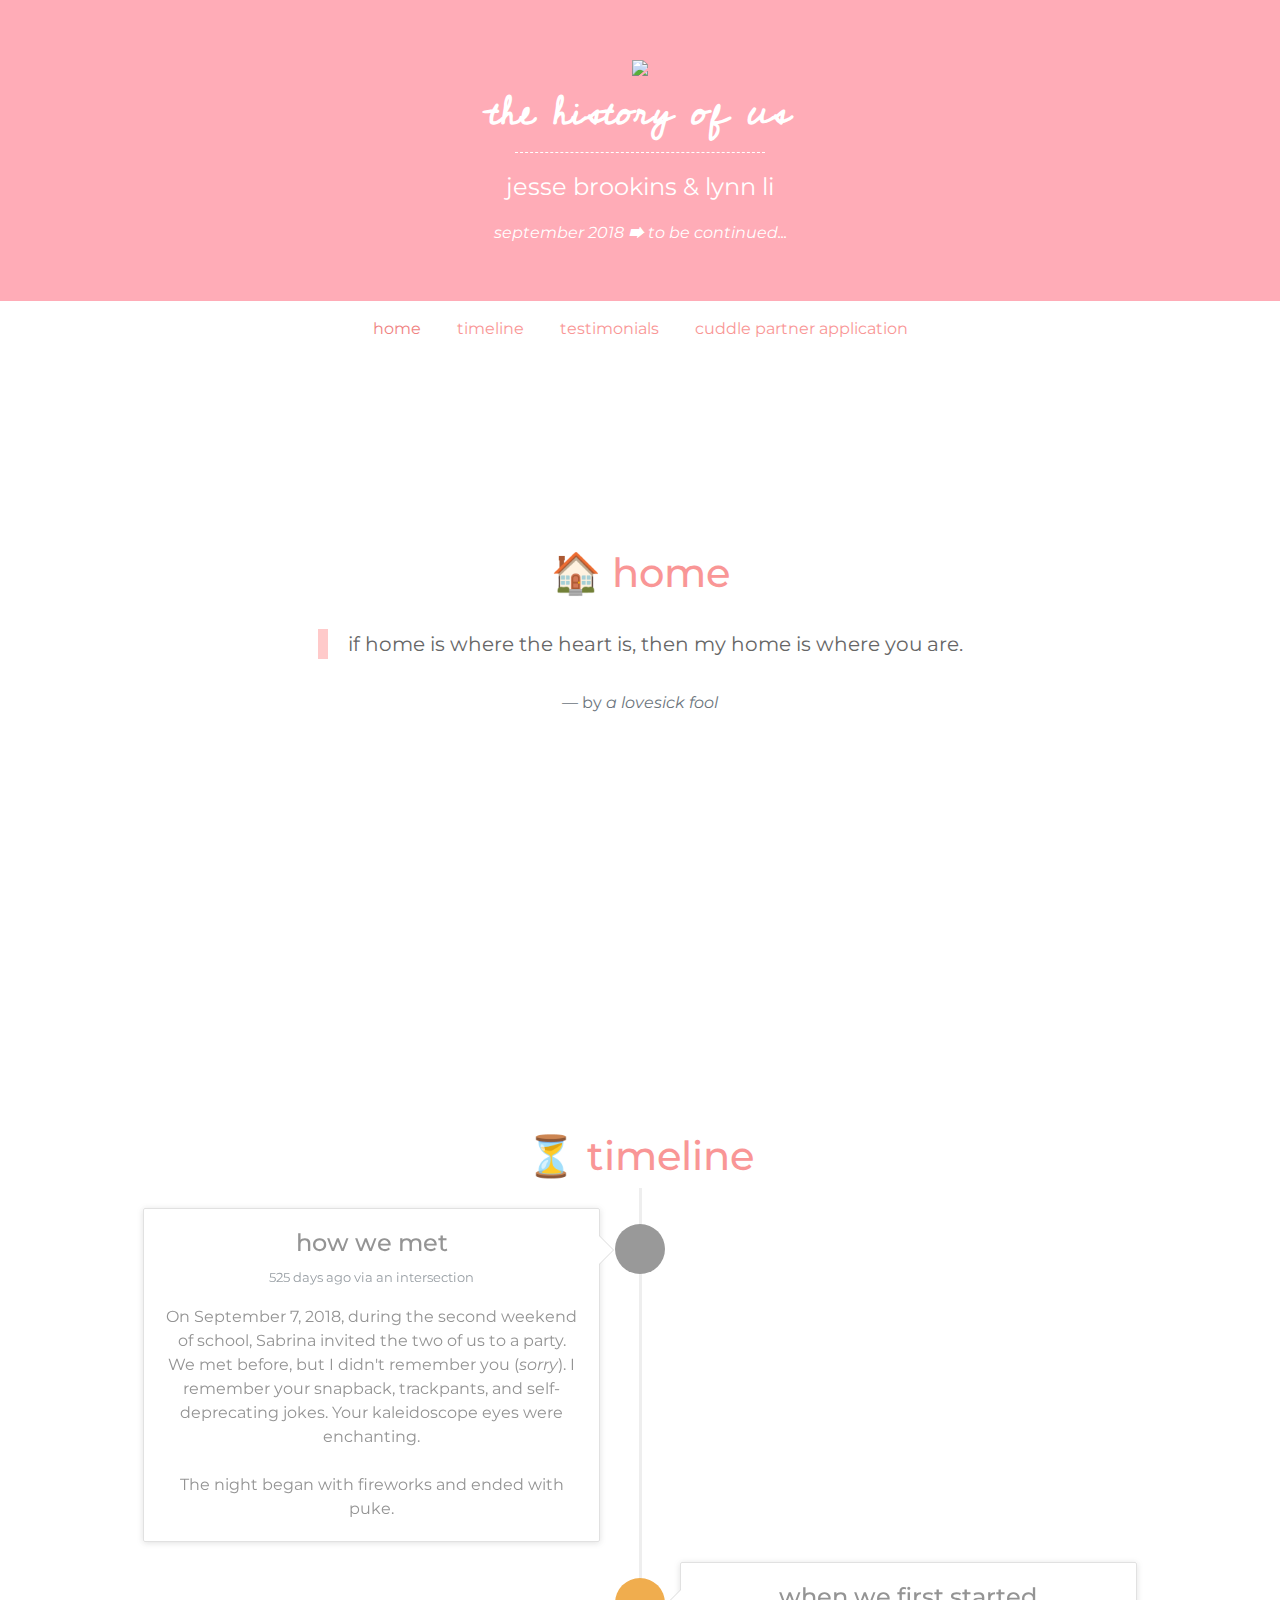
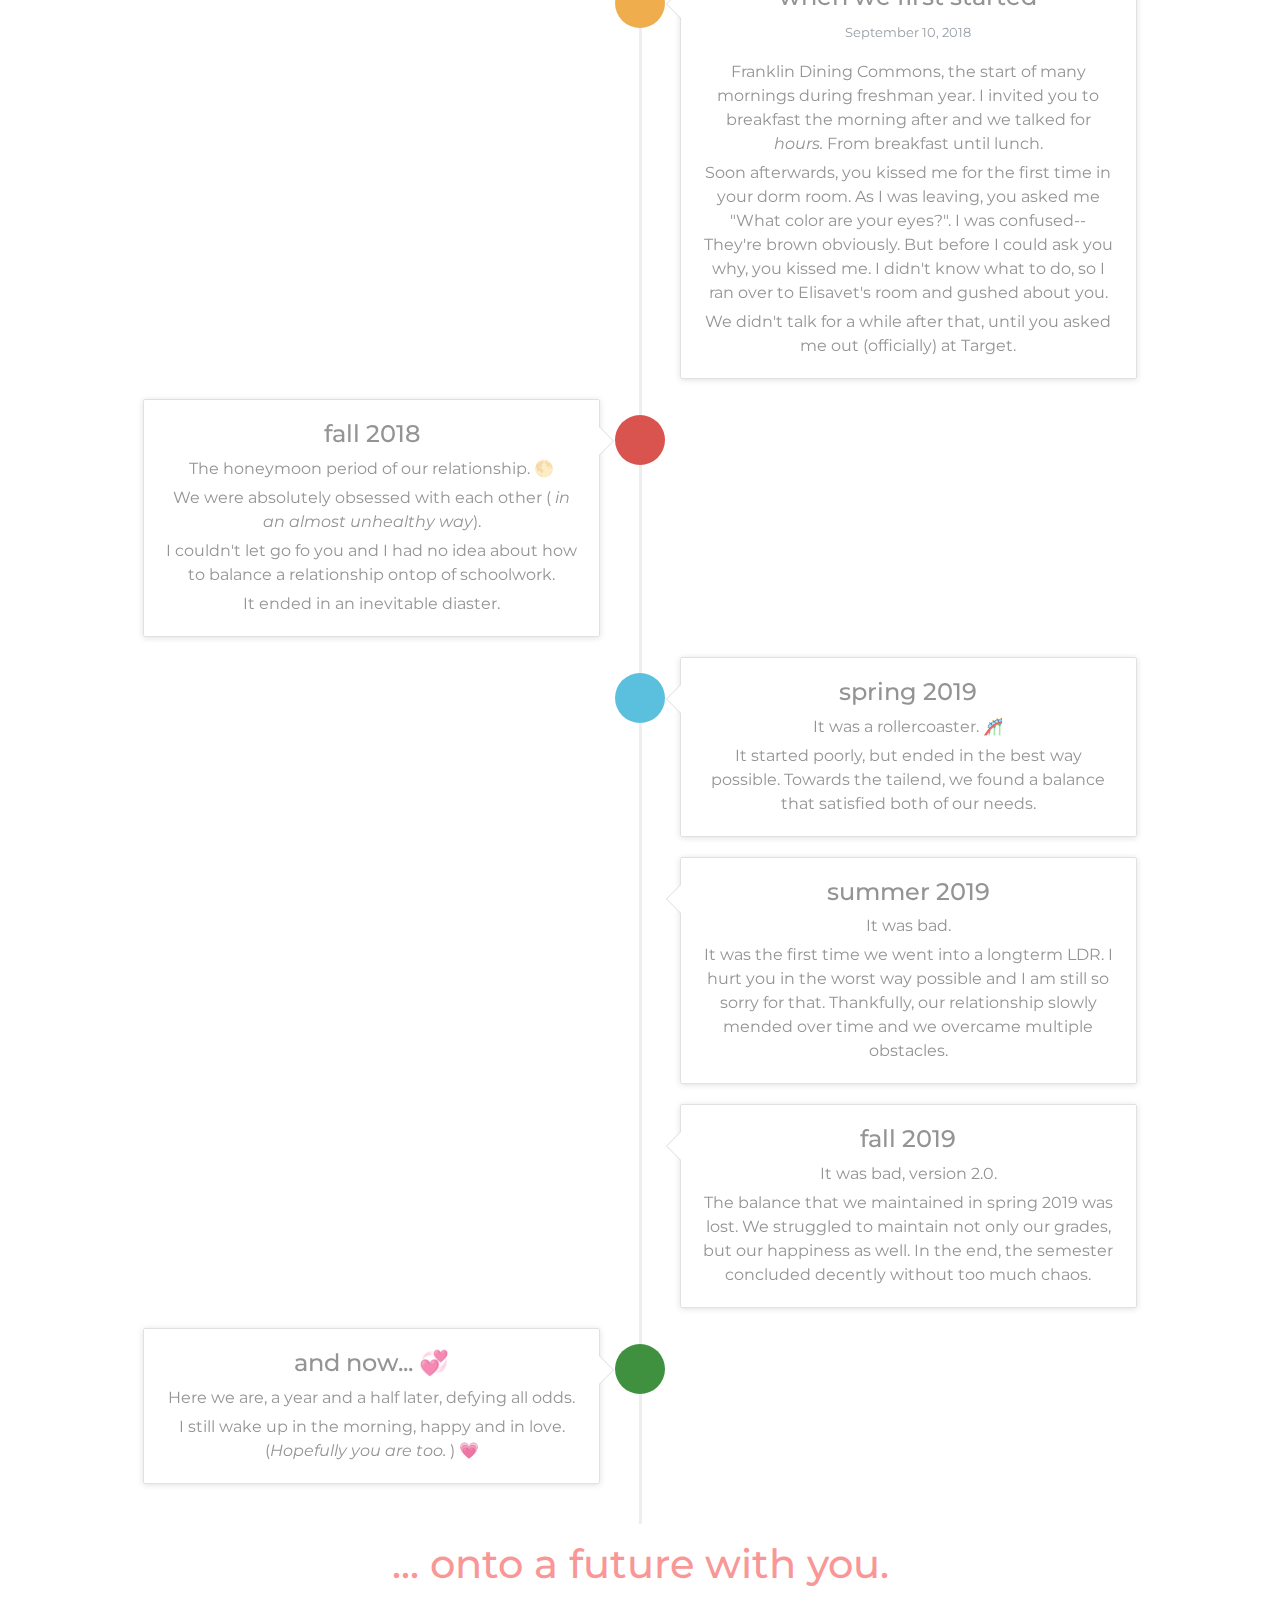
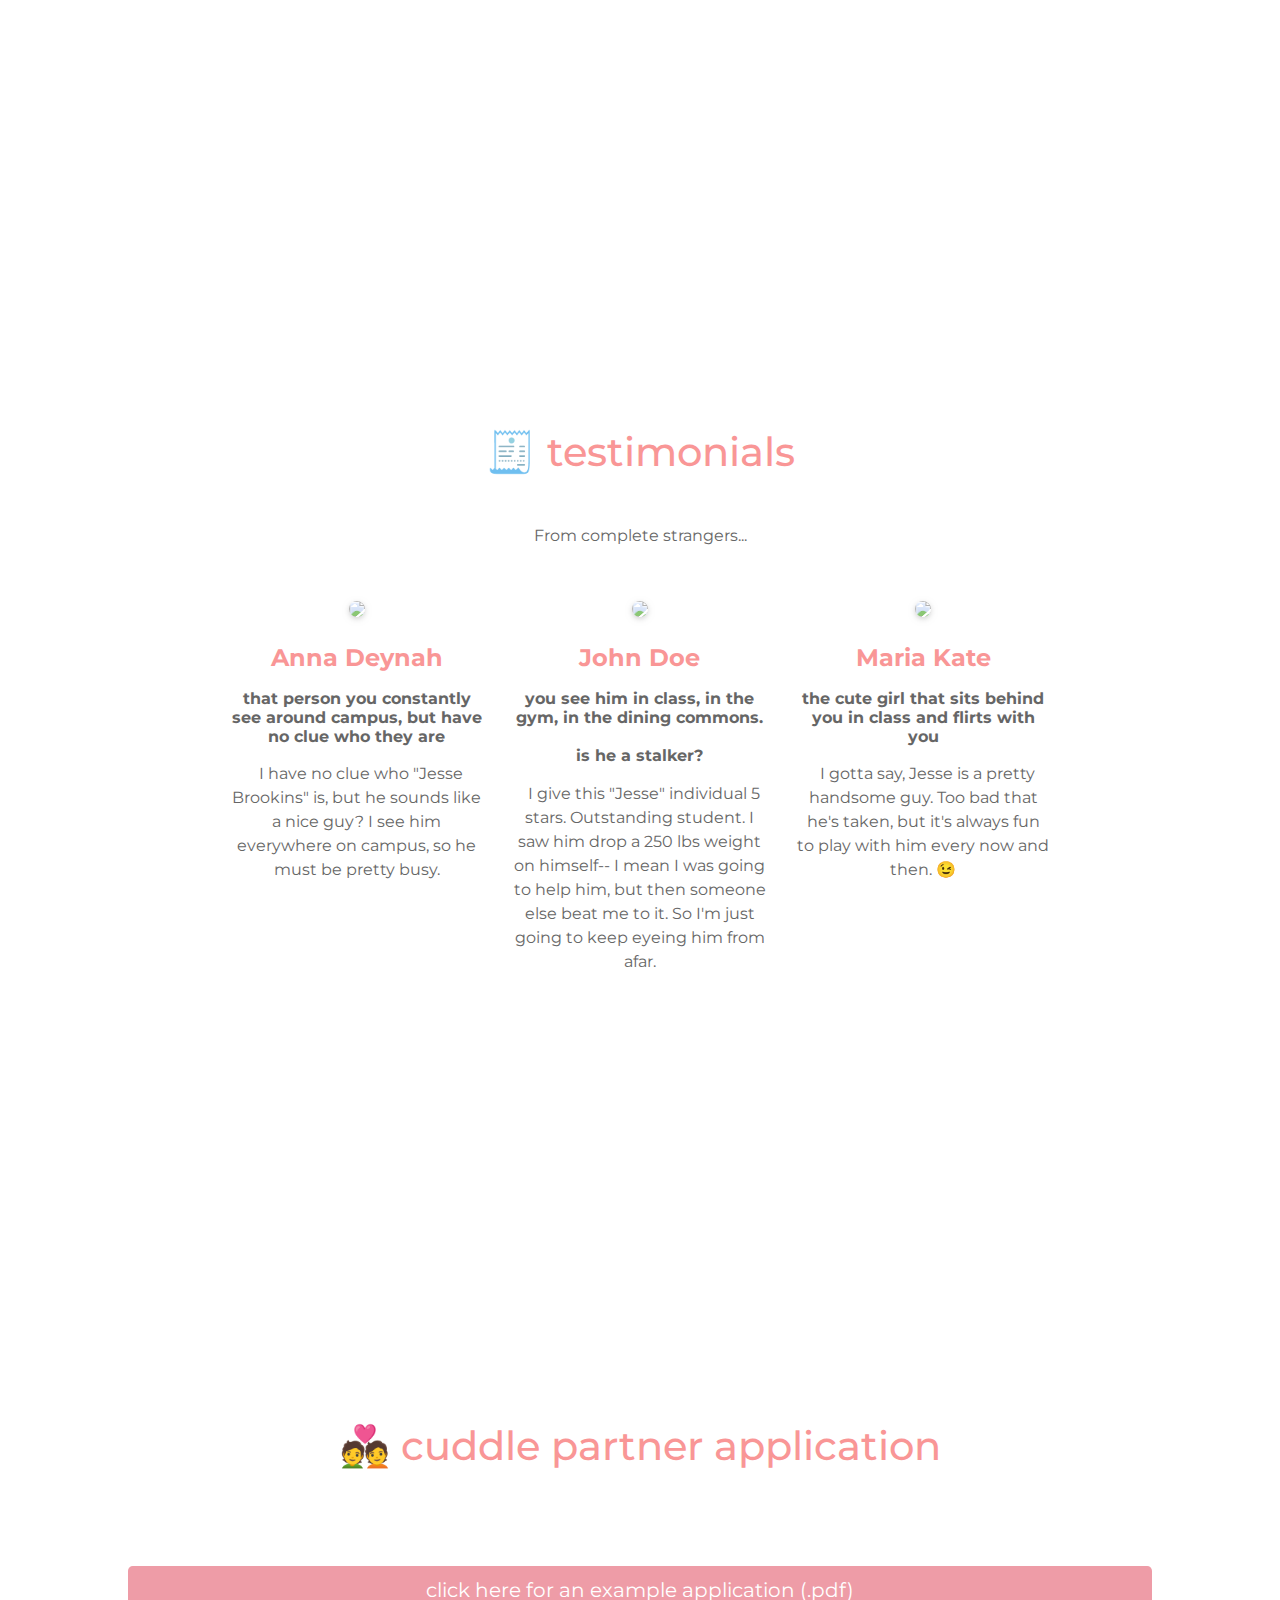
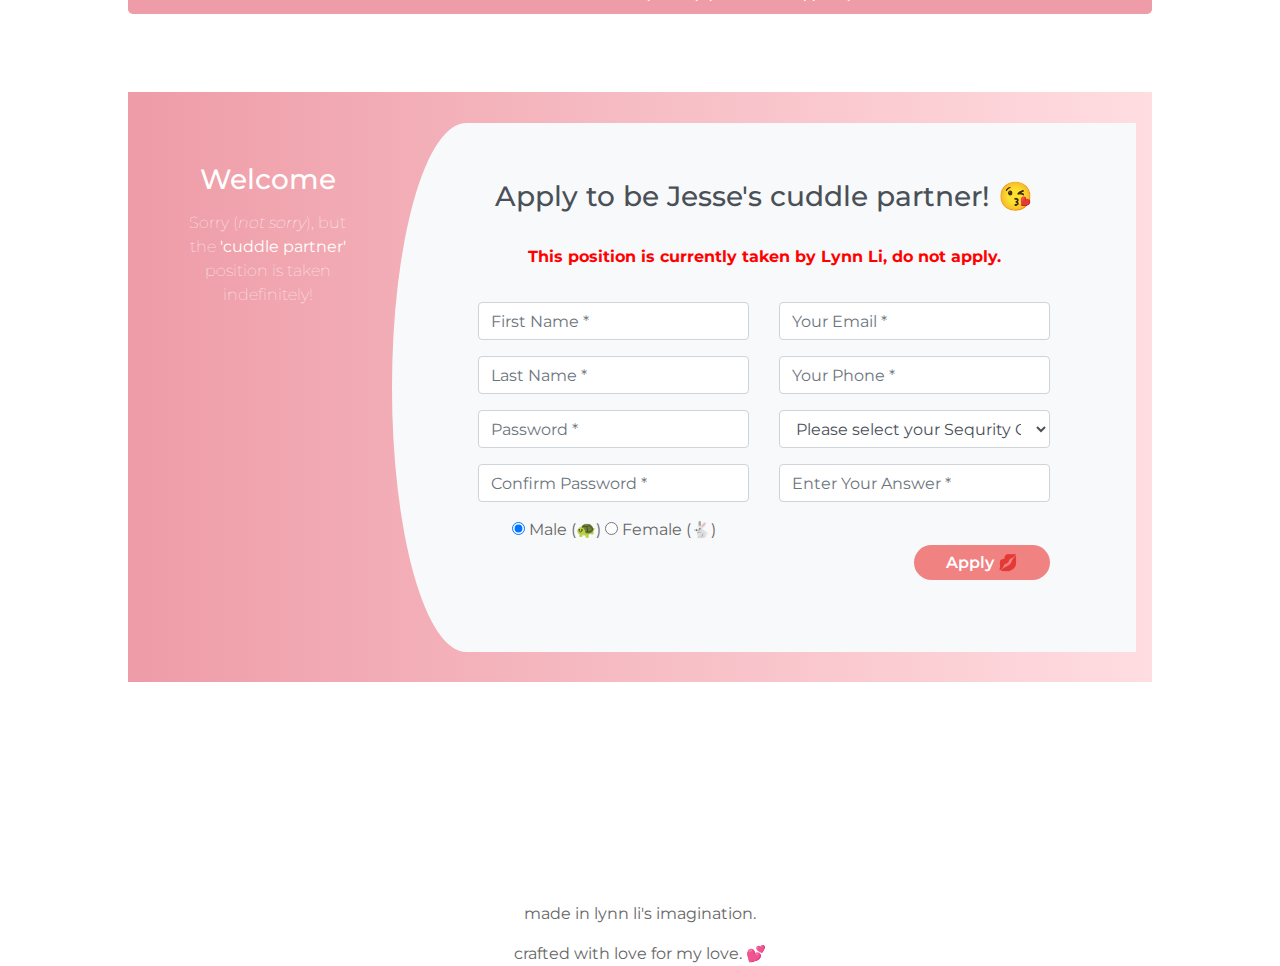
==== commit 70e306f1: "Add files via upload" ====
--- a/valentines.html
+++ b/valentines.html
@@ -21,9 +21,9 @@
                 <a href="valentines.html" rel="home">the history of us </a> 
             </h1> 
             <hr style="width:250px">
-            <p style=" font-size:x-large">jesse brookins & lynn li</p>
+            <p class="grow" style=" font-size:x-large">jesse brookins & lynn li</p>
             <!-- <p>jesse brookins & lynn li</p> -->
-            <p> <em>september 2018        🡆       to be continued... </em></p>
+            <p class="grow"> <em>september 2018        🡆       to be continued... </em></p>
         </header>
     </div>
     <nav class="navbar navbar-expand-lg navbar-light bg-light justify-content-center">
@@ -72,7 +72,7 @@
             <h1 id="timeline" class="grow">⏳ timeline</h1>
         </div></a>
         <ul class="timeline">
-            <li>
+            <li class="grow">
                 <div class="timeline-badge"><i class="glyphicon glyphicon-check"></i></div>
                 <div class="timeline-panel">
                 <div class="timeline-heading">
@@ -84,7 +84,7 @@
                 </div>
                 </div>
             </li>
-            <li class="timeline-inverted">
+            <li class="timeline-inverted grow">
                 <div class="timeline-badge warning"><i class="glyphicon glyphicon-credit-card"></i></div>
                 <div class="timeline-panel">
                 <div class="timeline-heading">
@@ -98,7 +98,7 @@
                 </div>
                 </div>
             </li>
-            <li>
+            <li class ="grow">
                 <div class="timeline-badge danger"><i class="glyphicon glyphicon-credit-card"></i></div>
                 <div class="timeline-panel">
                 <div class="timeline-heading">
@@ -112,7 +112,7 @@
                 </div>
             </li>
            
-            <li class="timeline-inverted">
+            <li class="timeline-inverted grow">
                 <div class="timeline-badge info"><i class="glyphicon glyphicon-floppy-disk"></i></div>
                 <div class="timeline-panel">
                 <div class="timeline-heading">
@@ -124,7 +124,7 @@
                 </div>
                 </div>
             </li>
-            <li class="timeline-inverted">
+            <li class="timeline-inverted grow">
                     <div class="timeline-panel">
                     <div class="timeline-heading">
                         <h4 class="timeline-title">summer 2019</h4>
@@ -135,7 +135,7 @@
                     </div>
                     </div>
                 </li>
-                <li class="timeline-inverted">
+                <li class="timeline-inverted grow">
                         <div class="timeline-panel">
                         <div class="timeline-heading">
                             <h4 class="timeline-title">fall 2019</h4>
@@ -146,8 +146,8 @@
                         </div>
                         </div>
                     </li>
-            <li>
-                <div class="timeline-badge success"><i class="glyphicon glyphicon-thumbs-up"></i></div>
+            <li class="grow">
+                <div class="timeline-badge  success"><i class="glyphicon glyphicon-thumbs-up"></i></div>
                 <div class="timeline-panel">
                 <div class="timeline-heading">
                     <h4 class="timeline-title"> and now... 💞</h4>
@@ -324,7 +324,7 @@
                                     <div class="form-group">
                                         <input type="text" class="form-control" placeholder="Enter Your Answer *" value="" />
                                     </div>
-                                    <input type="submit" class="btnRegister"  value="Apply 💋"/>
+                                    <input type="submit" class="btnRegister grow"  value="Apply 💋"/>
                                 </div>
                             </div>
                         </div>
--- a/love.css
+++ b/love.css
@@ -78,16 +78,18 @@
     color:#f99696;
 }
 
-.avatar img {
-    filter: opacity(50%); /* IE6-9 */
-    -webkit-filter: opacity(50%); /* Google Chrome, Safari 6+ & Opera 15+ */
+.avatar img, li .timeline-panel {
+    filter: opacity(70%) blur(8px) ; /* IE6-9 */
+    -webkit-filter: opacity(70%) blur(0.75px) ; /* Google Chrome, Safari 6+ & Opera 15+ */
     transition: all .2s ease-in-out;
+    
 }
 
 /* Disable grayscale on hover */
-.avatar img:hover {
+.avatar img:hover, li .timeline-panel:hover {
     filter: none;
 }
+
 
 .header.title{
     font-family: 'Cedarville Cursive', cursive;
@@ -421,7 +423,7 @@
 
 .gradient-button:hover{
     box-shadow: 0 10px 20px rgba(0,0,0,0.19), 0 6px 6px rgba(0,0,0,0.23);
-    transform: scale(1.1);
+  transform: scale(1.1);
     color:white;
     transition: all .2s ease-in-out;
 }
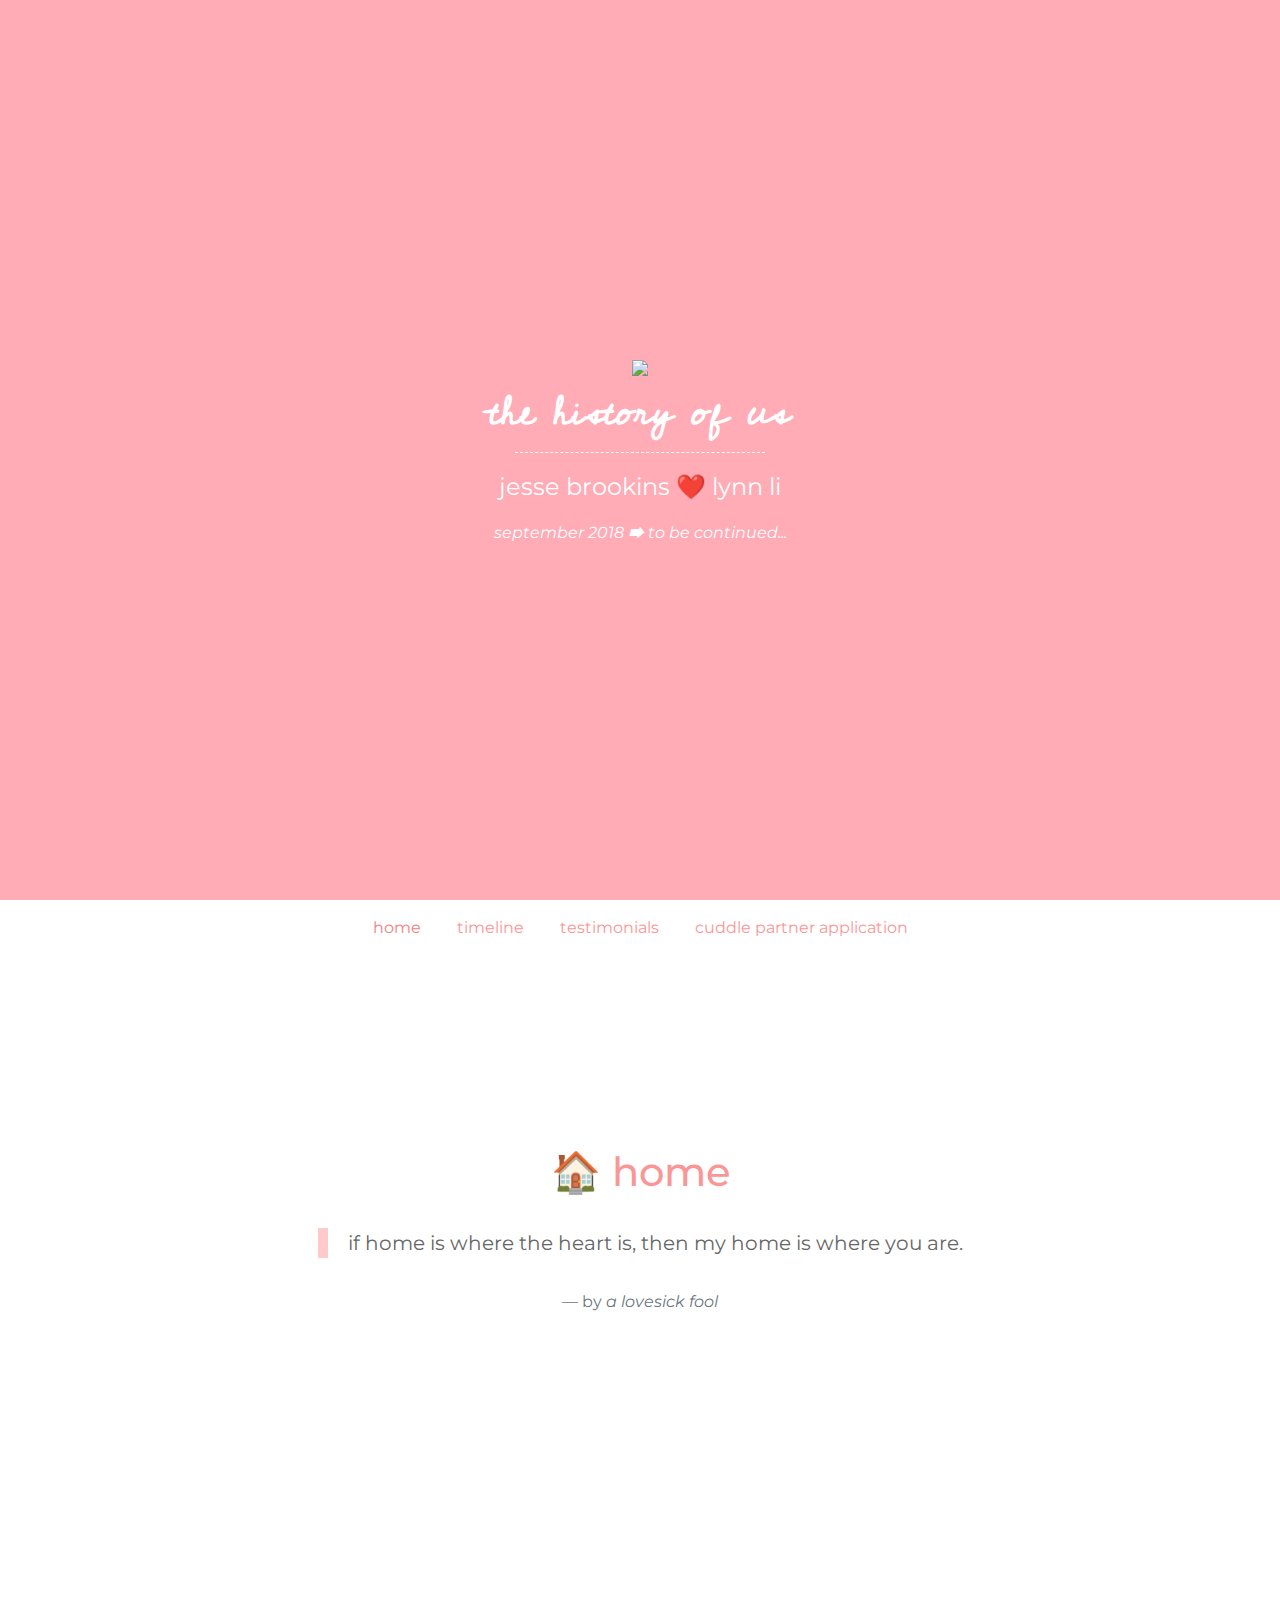
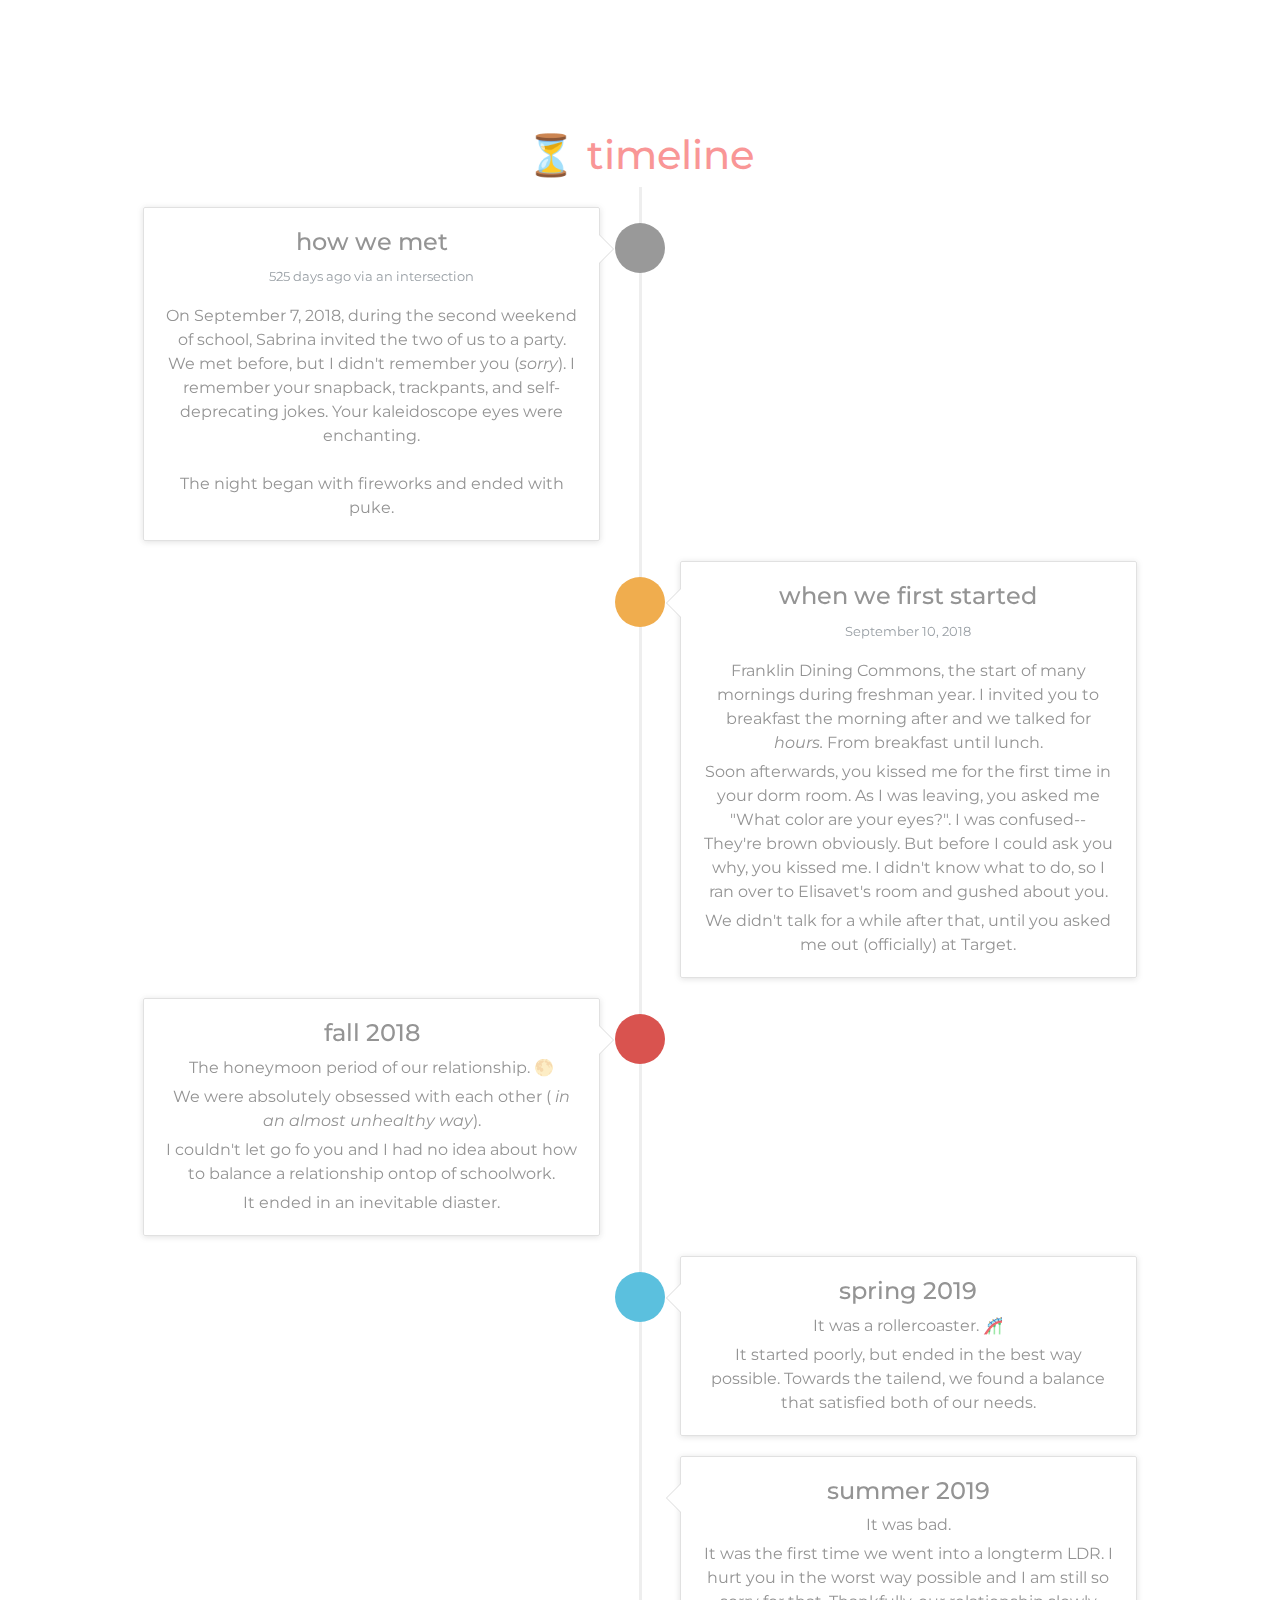
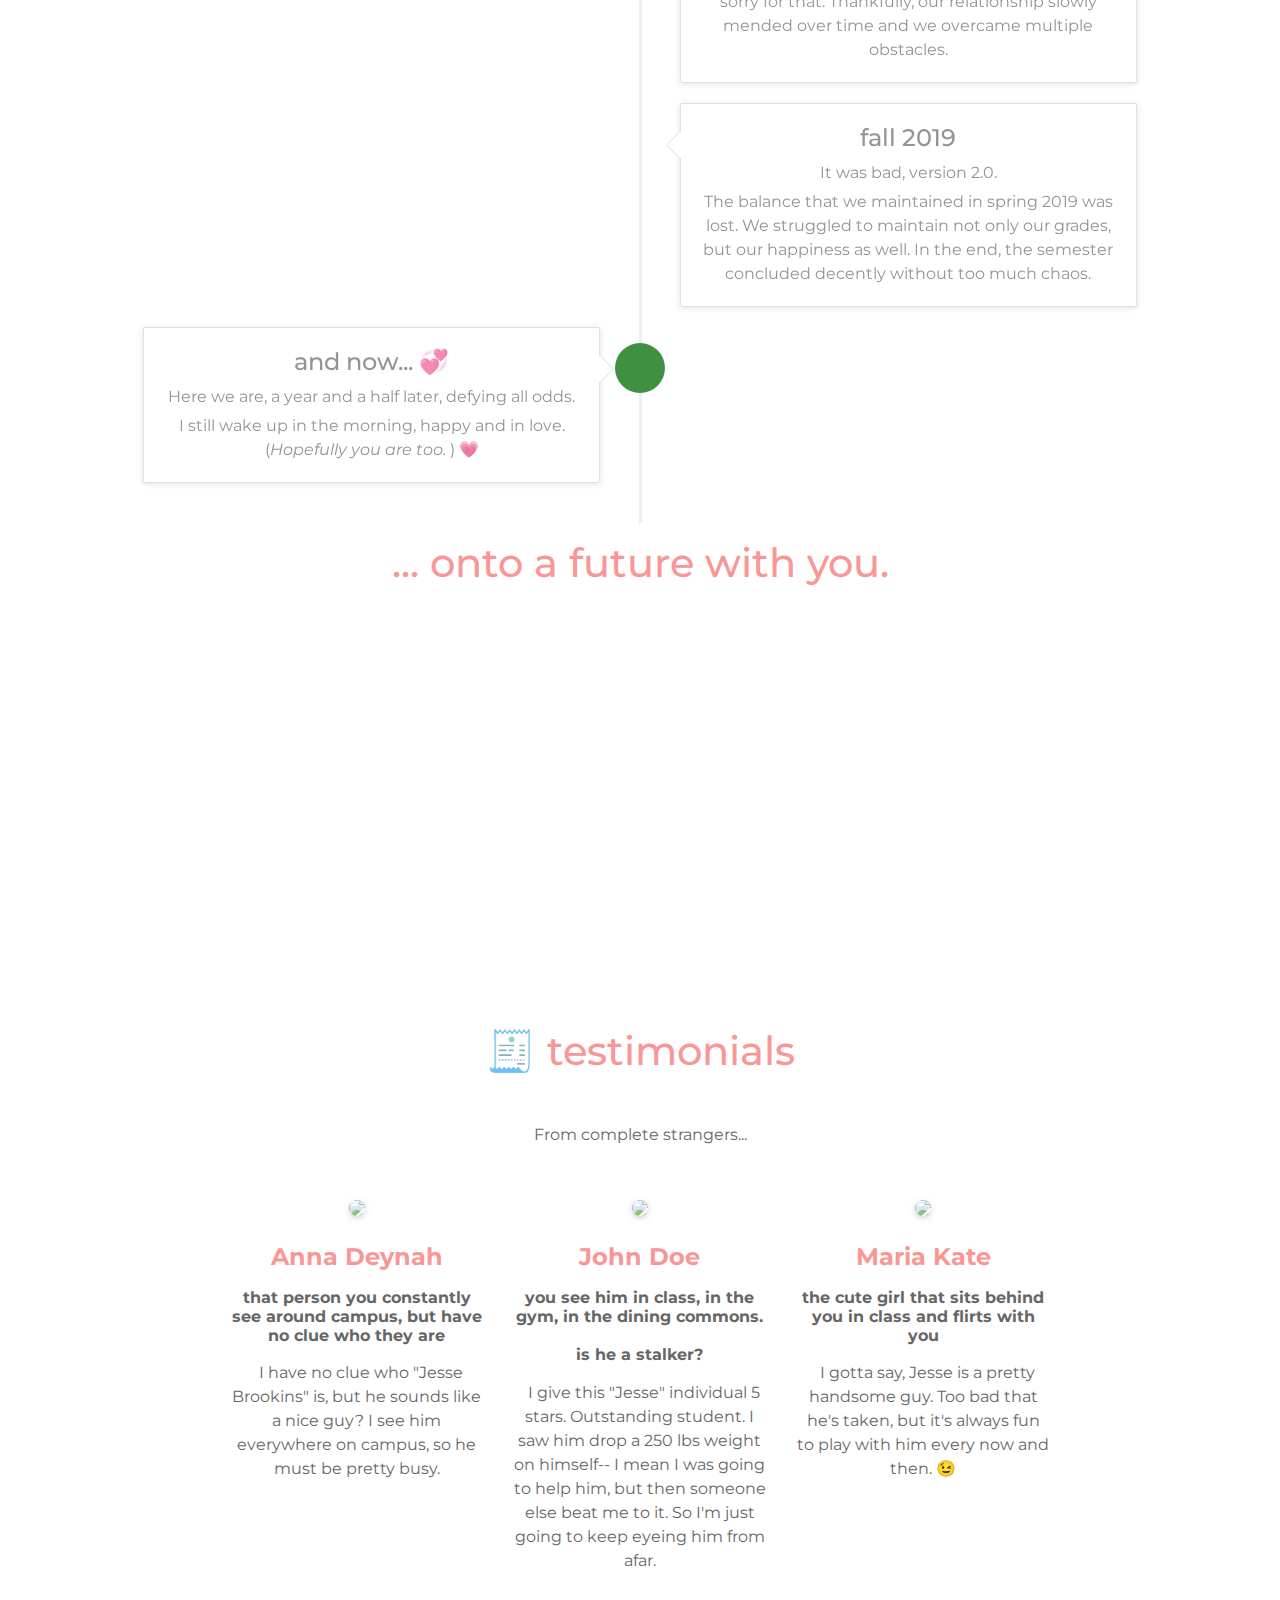
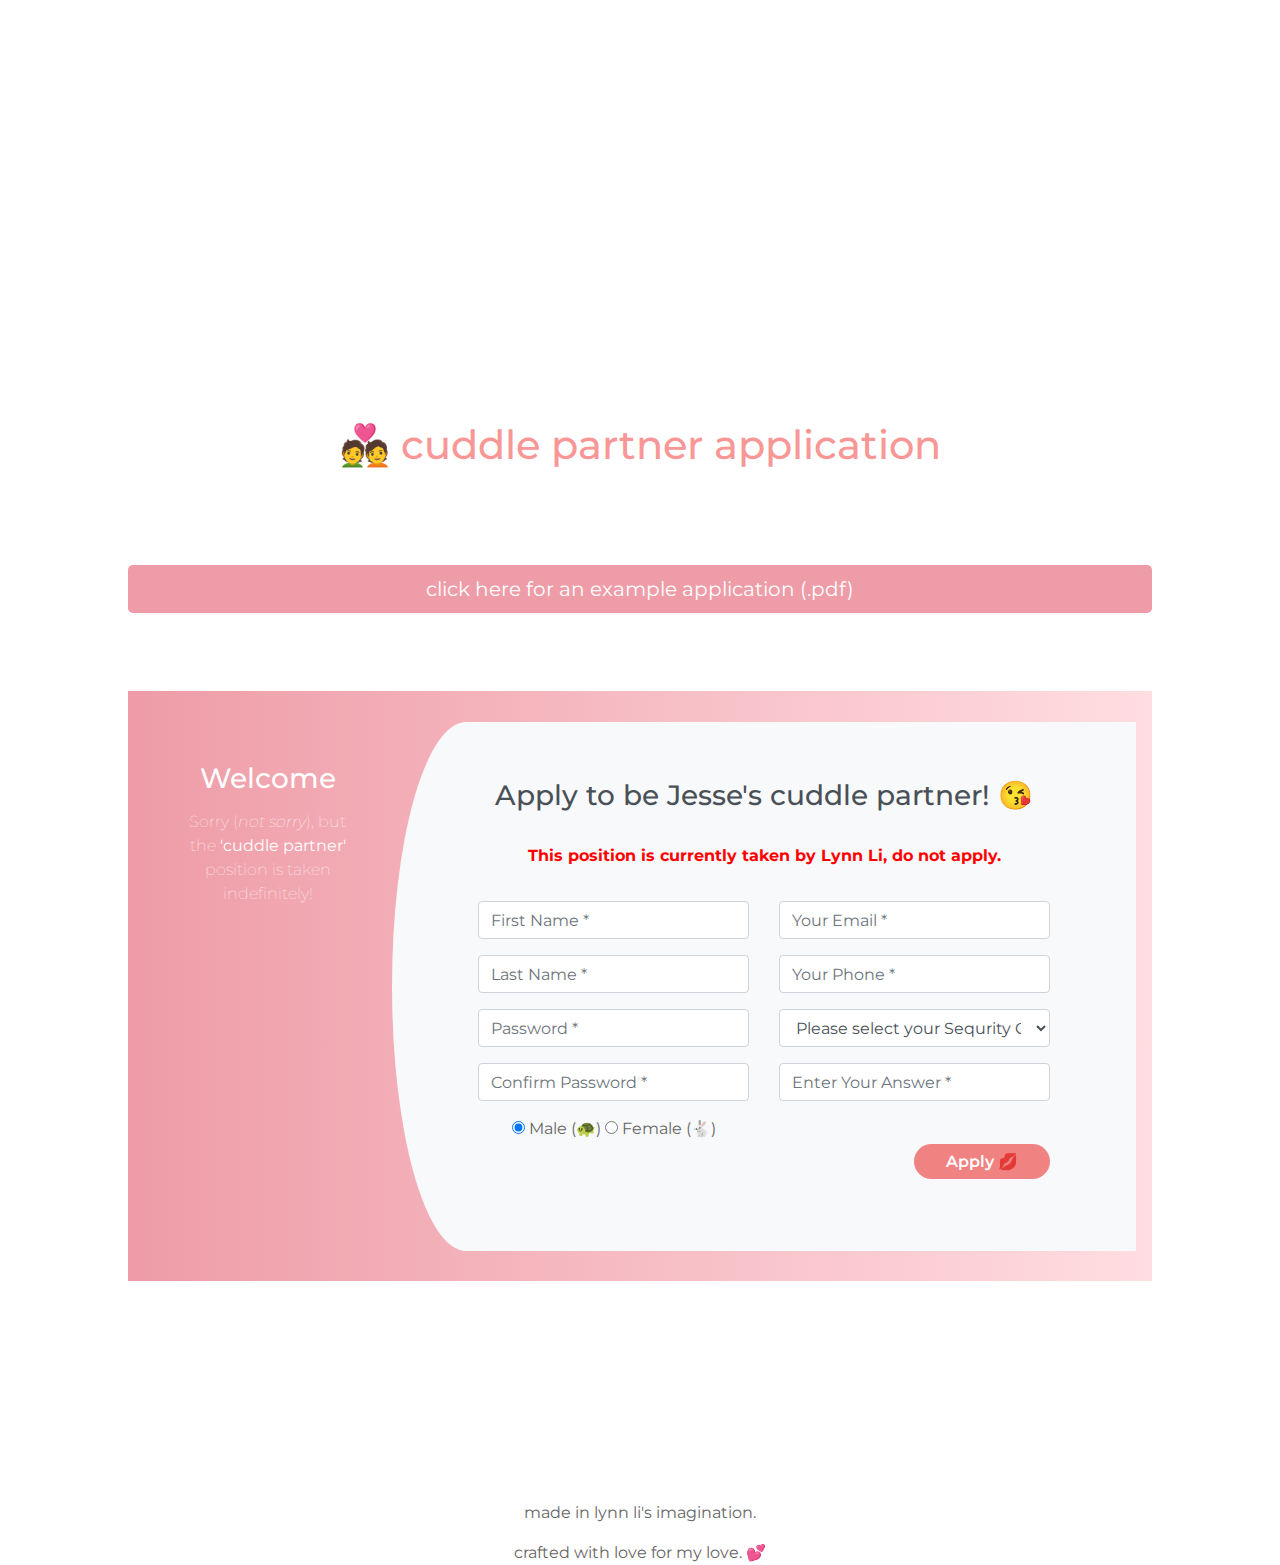
==== commit 469c8bff: "Add files via upload" ====
--- a/valentines.html
+++ b/valentines.html
@@ -21,7 +21,7 @@
                 <a href="valentines.html" rel="home">the history of us </a> 
             </h1> 
             <hr style="width:250px">
-            <p class="grow" style=" font-size:x-large">jesse brookins & lynn li</p>
+            <p class="grow" style=" font-size:x-large">jesse brookins ❤️ lynn li</p>
             <!-- <p>jesse brookins & lynn li</p> -->
             <p class="grow"> <em>september 2018        🡆       to be continued... </em></p>
         </header>
@@ -261,7 +261,7 @@
       <a id="app"> 
             <!-- Section heading -->
             <h1 class="h1-responsive my-5 grow">💑 cuddle partner application </h1></a>  
-            <br><br>    <a class="gradient-button gradient-button-1" href="personal.pdf"><button type="button" class="btn btn-lg btn-block gradient-button gradient-button-1">click here for an example application (.pdf)</button></a>
+            <br><br>    <a href="personal.pdf"><button type="button" class="btn btn-lg btn-block gradient-button gradient-button-1 container">click here for an example application (.pdf)</button></a>
       <!-- Section: Testimonials v.3 -->
       <br><br>
       <div class="container register">
--- a/love.css
+++ b/love.css
@@ -19,6 +19,16 @@
     /* border-top: 1px solid #999999; */
     background: #ffacb7;
     color:white;
+    height:100%;
+    vertical-align:middle;
+    margin:auto;
+    display: flex;
+    align-items: center;
+}
+
+header{
+    margin:auto;
+    vertical-align:middle;
 }
 
 .container1{
@@ -27,6 +37,7 @@
 
 .container1 .txt_body{
     width:fit-content;
+    max-width:-moz-fit-content;
     text-align:center;
     margin:auto;
 }
